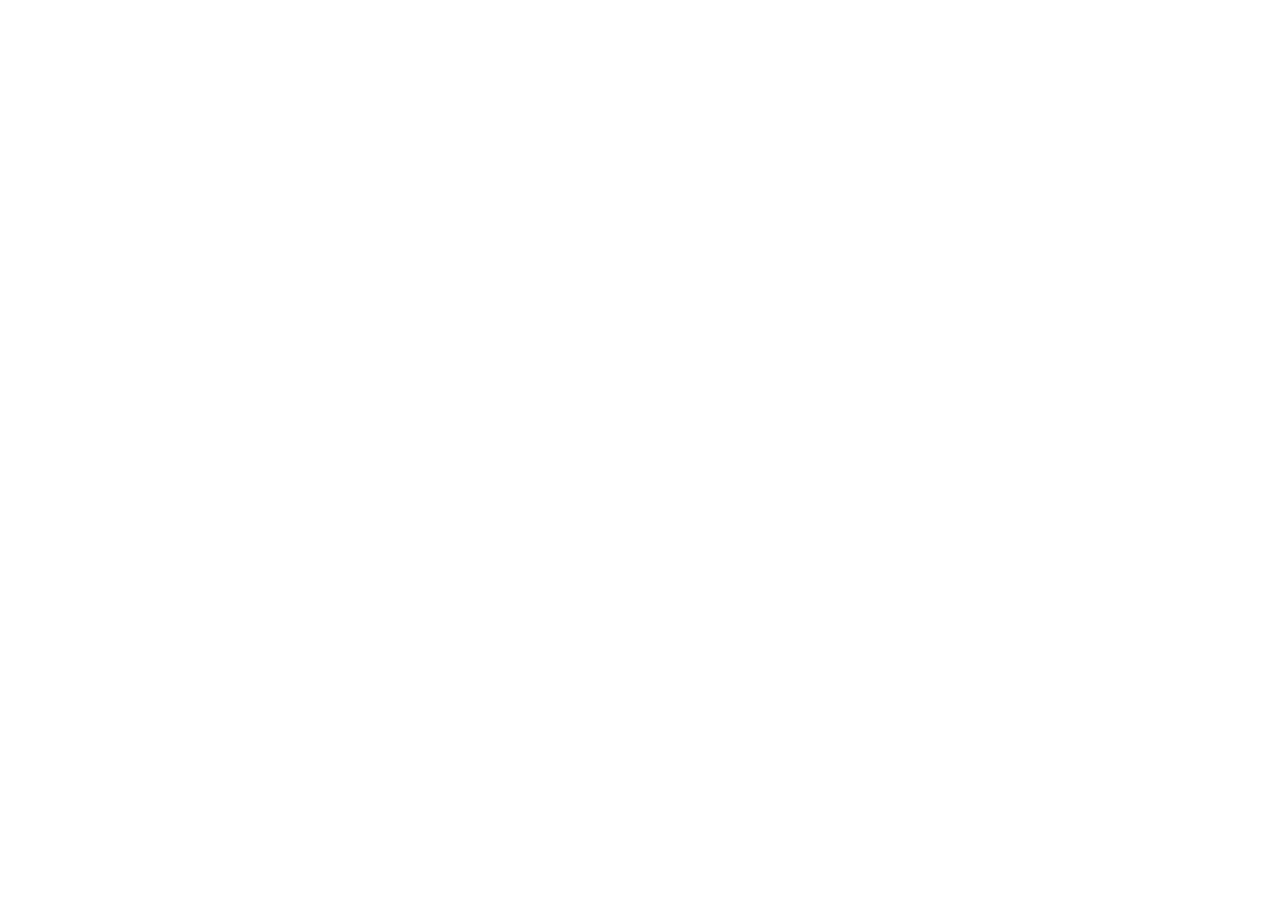
==== index.html @ 23bff5f1 "creation du  depot , ajout lien utile" ====
<!DOCTYPE html>
<html lang="en">
<head>
    <meta charset="UTF-8">
    <meta name="viewport" content="width=device-width, initial-scale=1.0">
    <title>Document</title>
    <link rel="preconnect" href="https://fonts.googleapis.com">
<link rel="preconnect" href="https://fonts.gstatic.com" crossorigin>
<link href="https://fonts.googleapis.com/css2?family=Roboto:ital,wght@0,100..900;1,100..900&display=swap" rel="stylesheet">
<link rel="preconnect" href="https://fonts.googleapis.com">
<link rel="preconnect" href="https://fonts.gstatic.com" crossorigin>
<link href="https://fonts.googleapis.com/css2?family=Geomini:wght@200..800&family=Roboto:ital,wght@0,100..900;1,100..900&display=swap" rel="stylesheet">
<link rel="stylesheet" href="https://cdnjs.cloudflare.com/ajax/libs/font-awesome/6.5.0/css/all.min.css">
    <link rel="stylesheet" href="https://cdn.jsdelivr.net/npm/bootstrap-icons@1.13.1/font/bootstrap-icons.min.css">
</head>
<body>
 <script src="js/main.js"></script>   
</body>
</html>
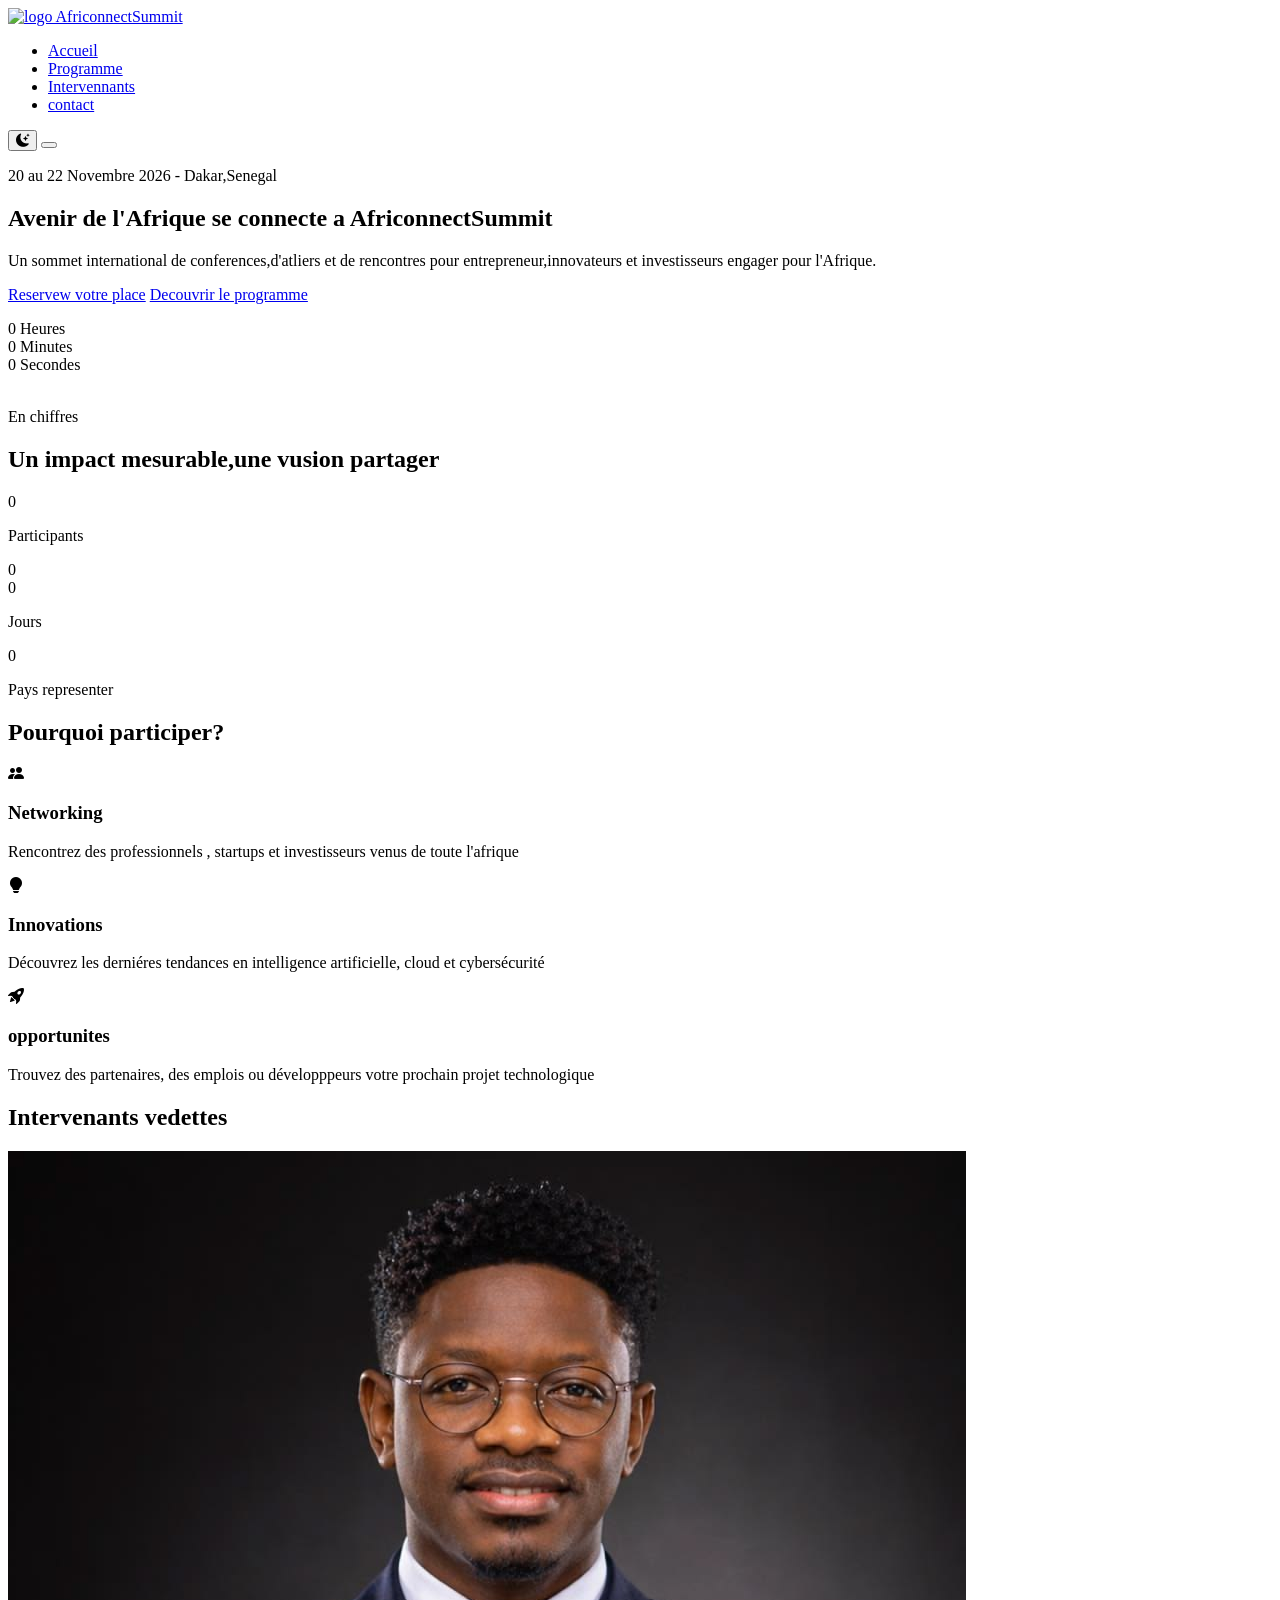
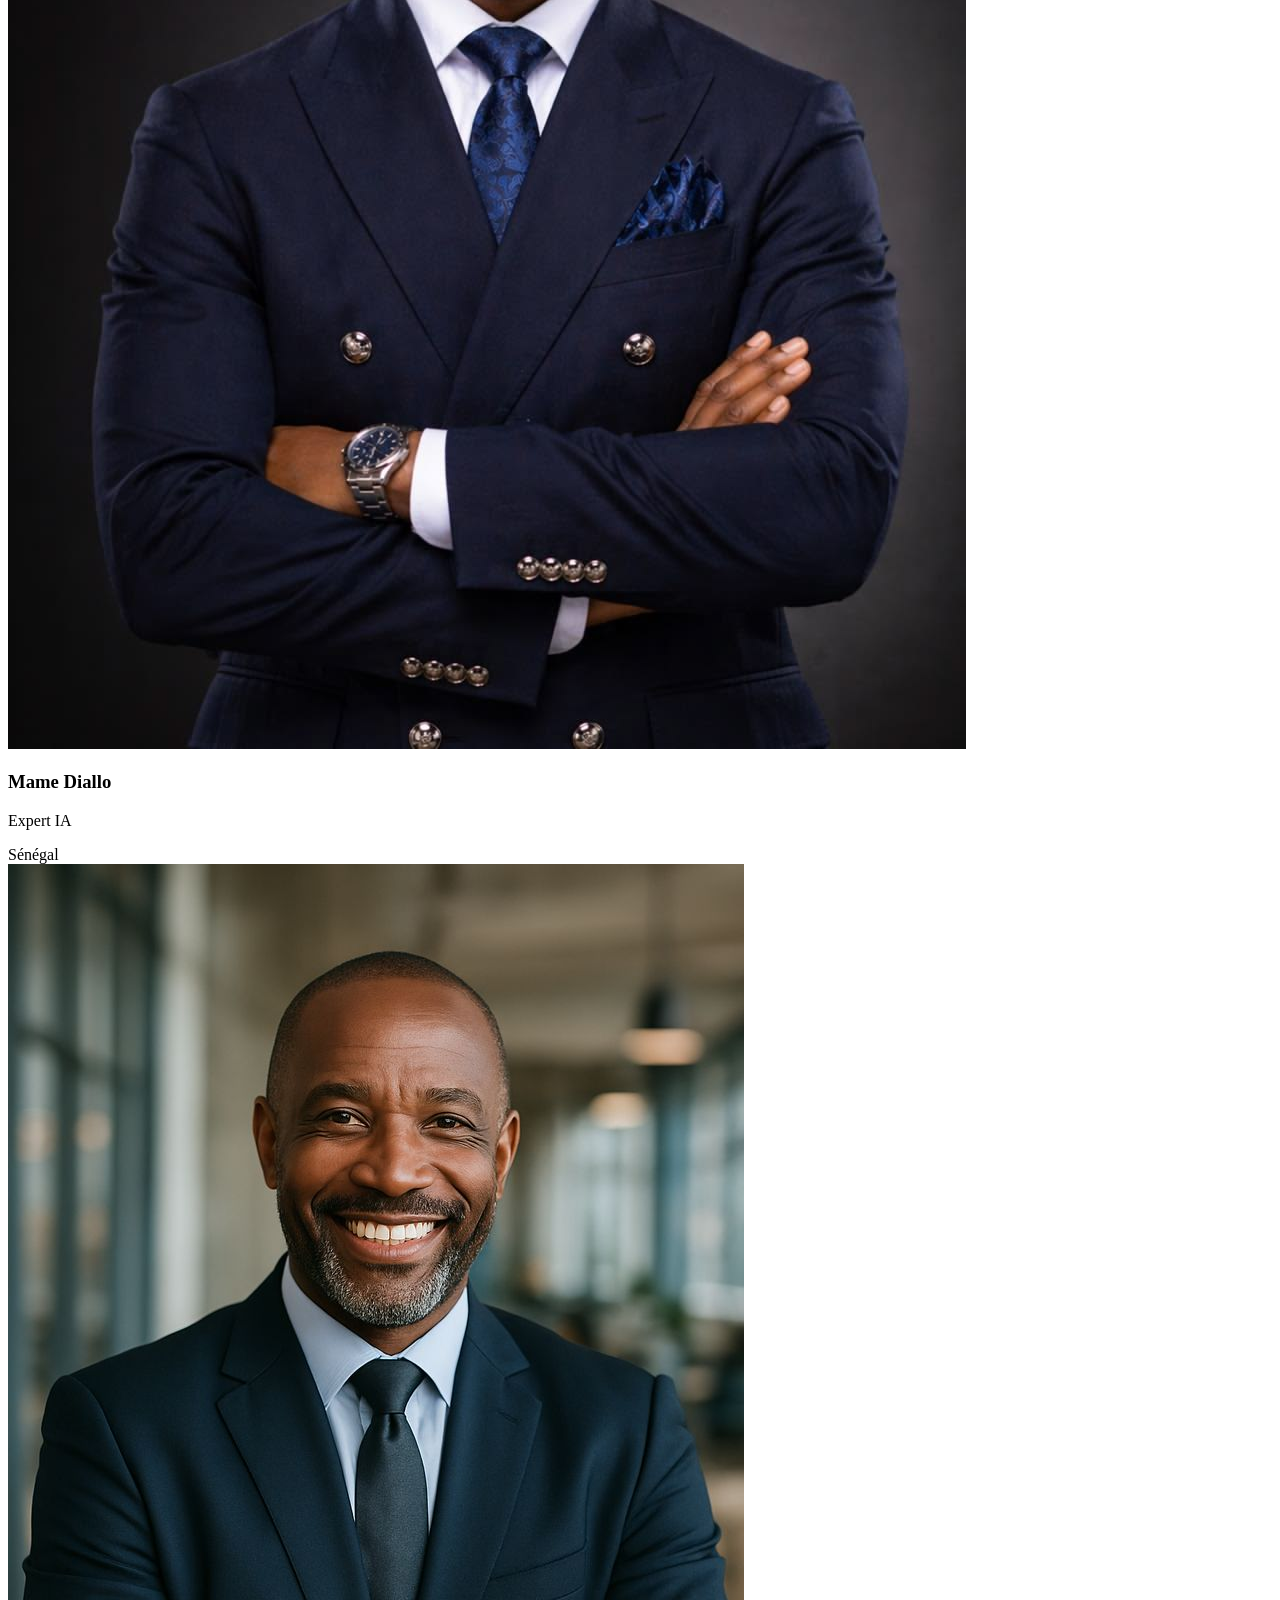
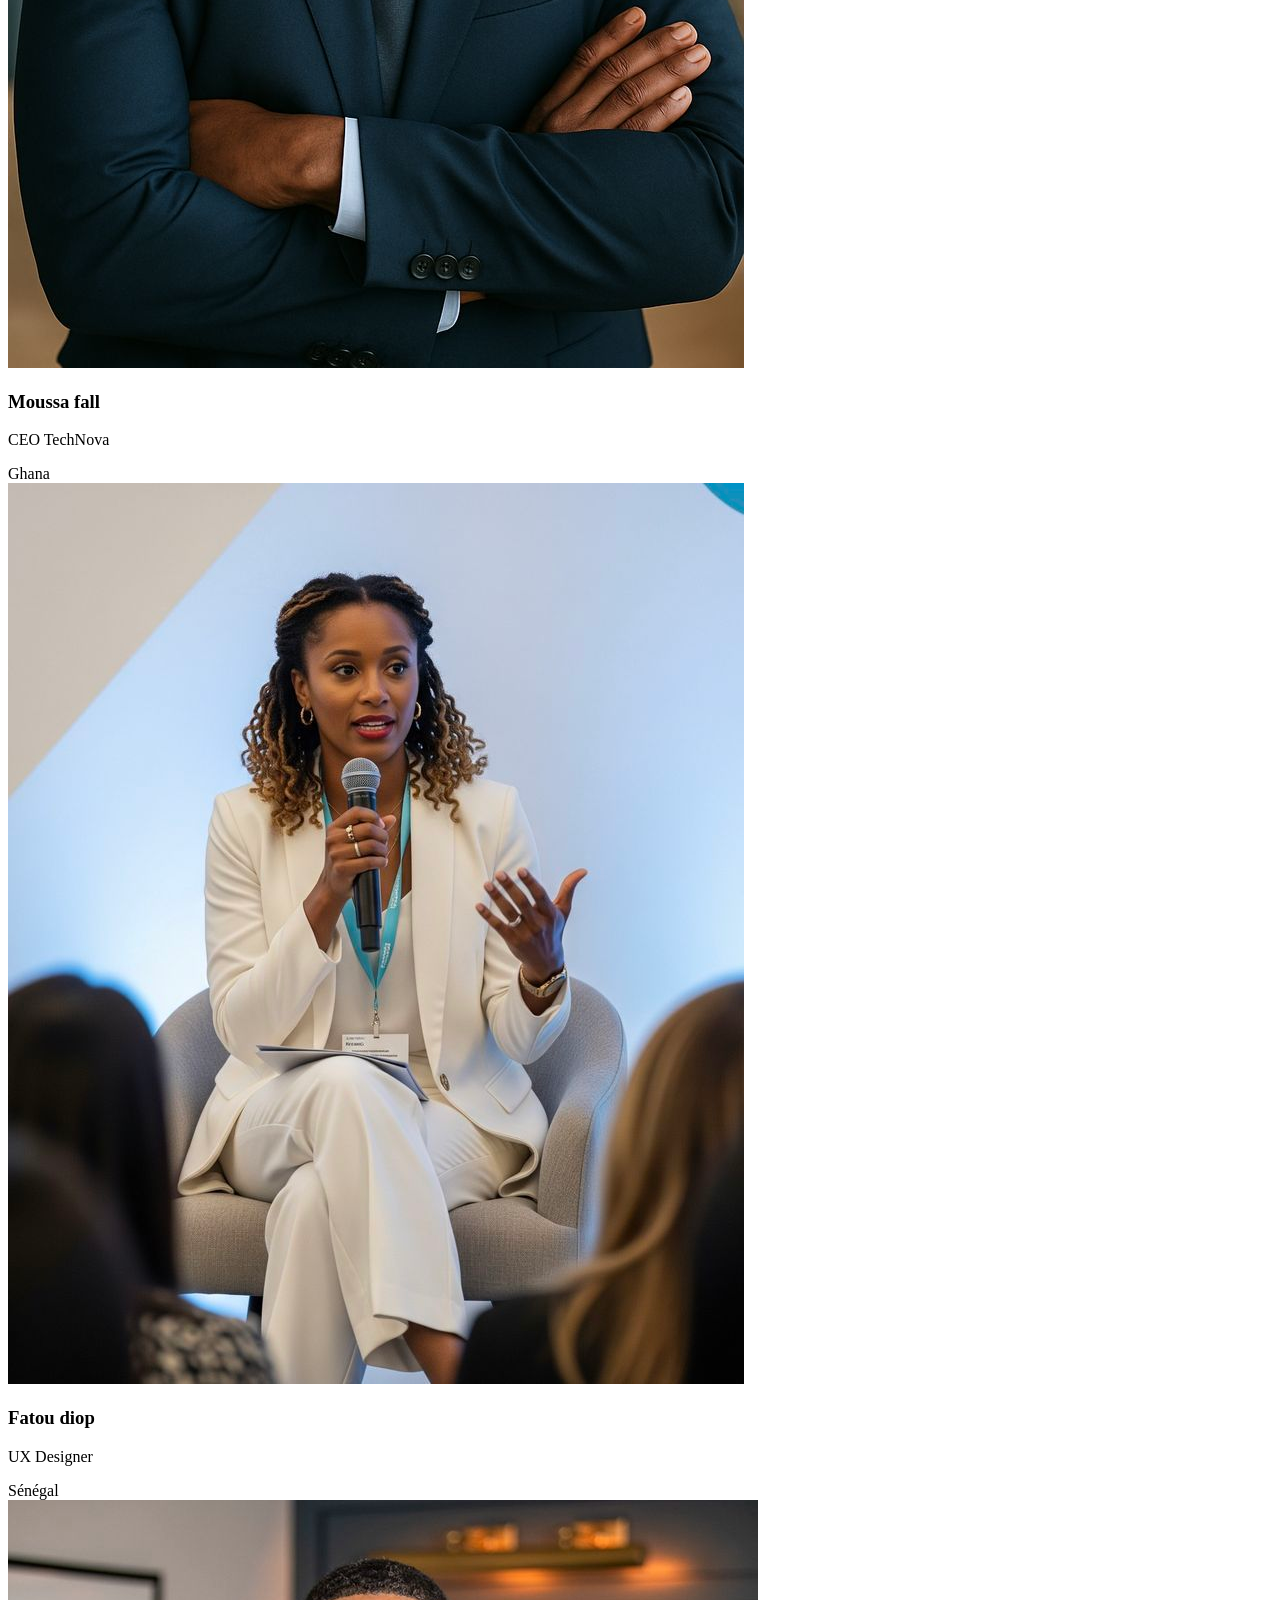
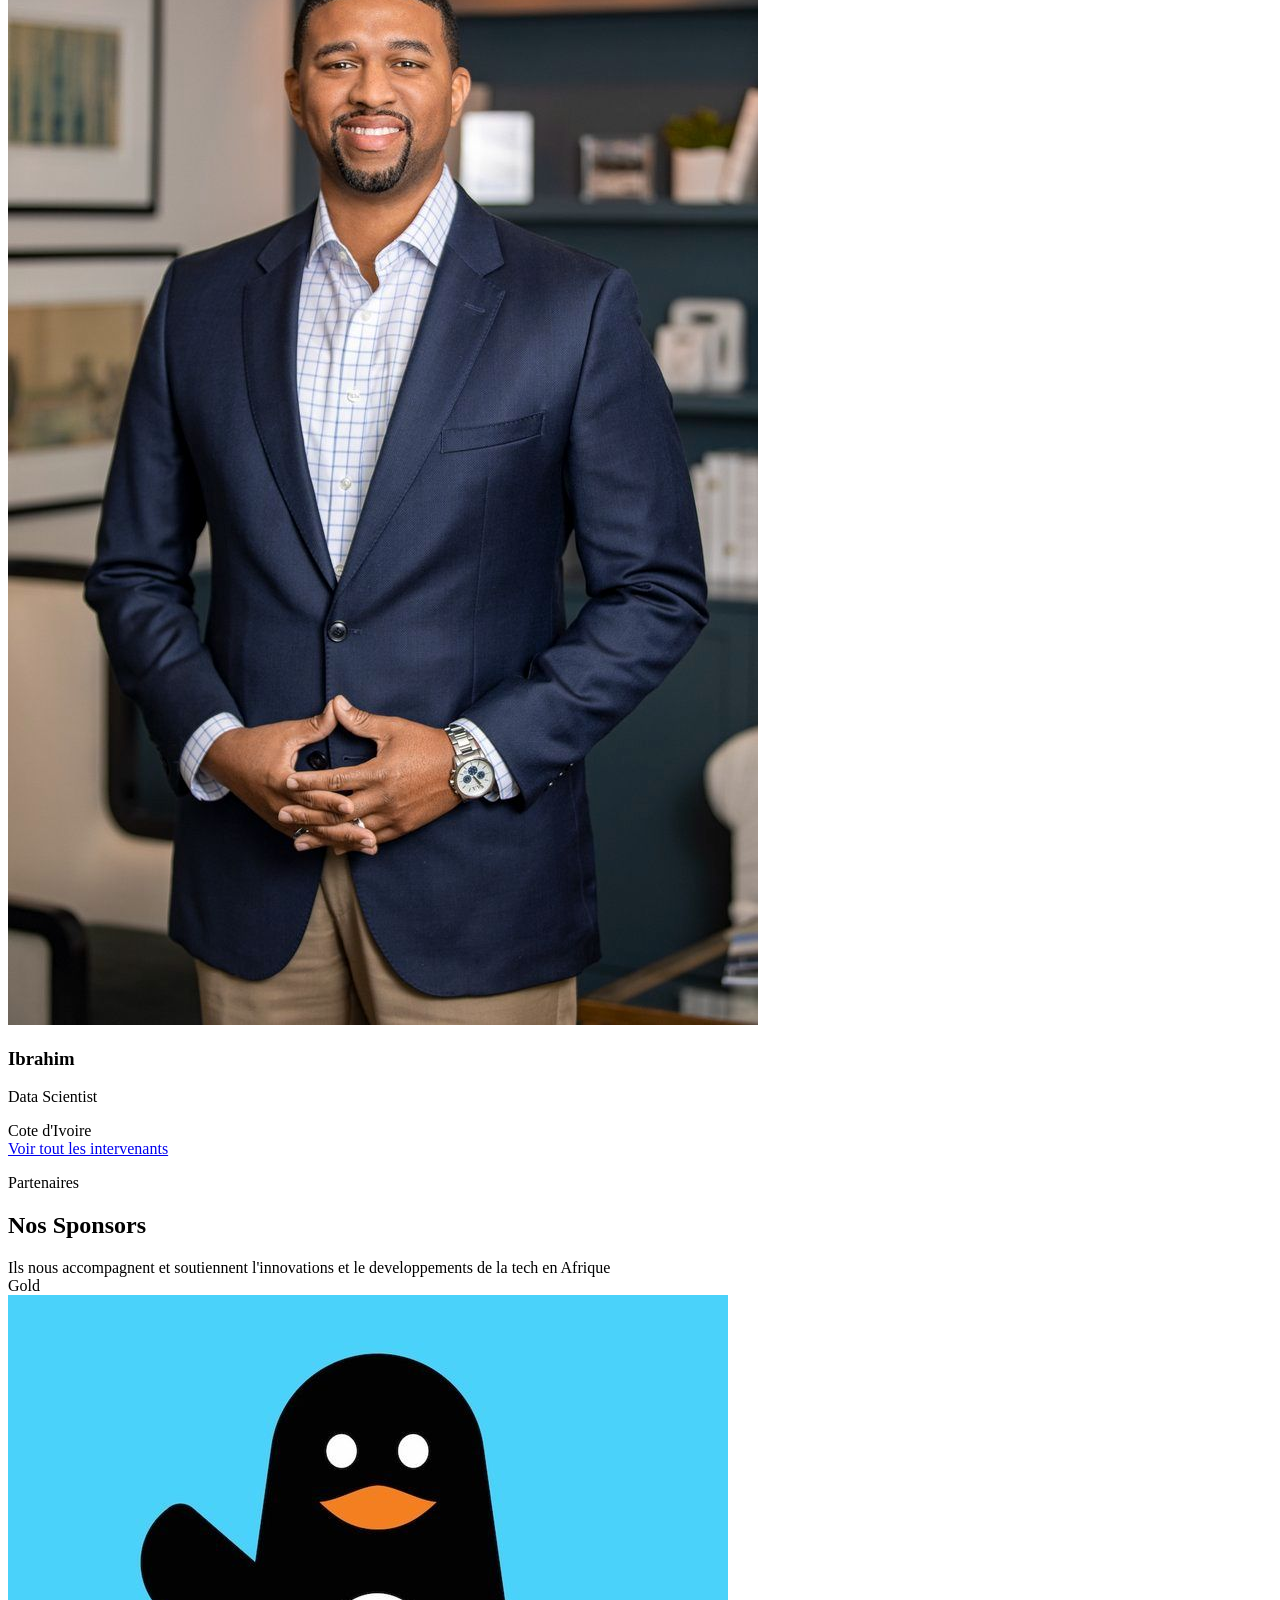
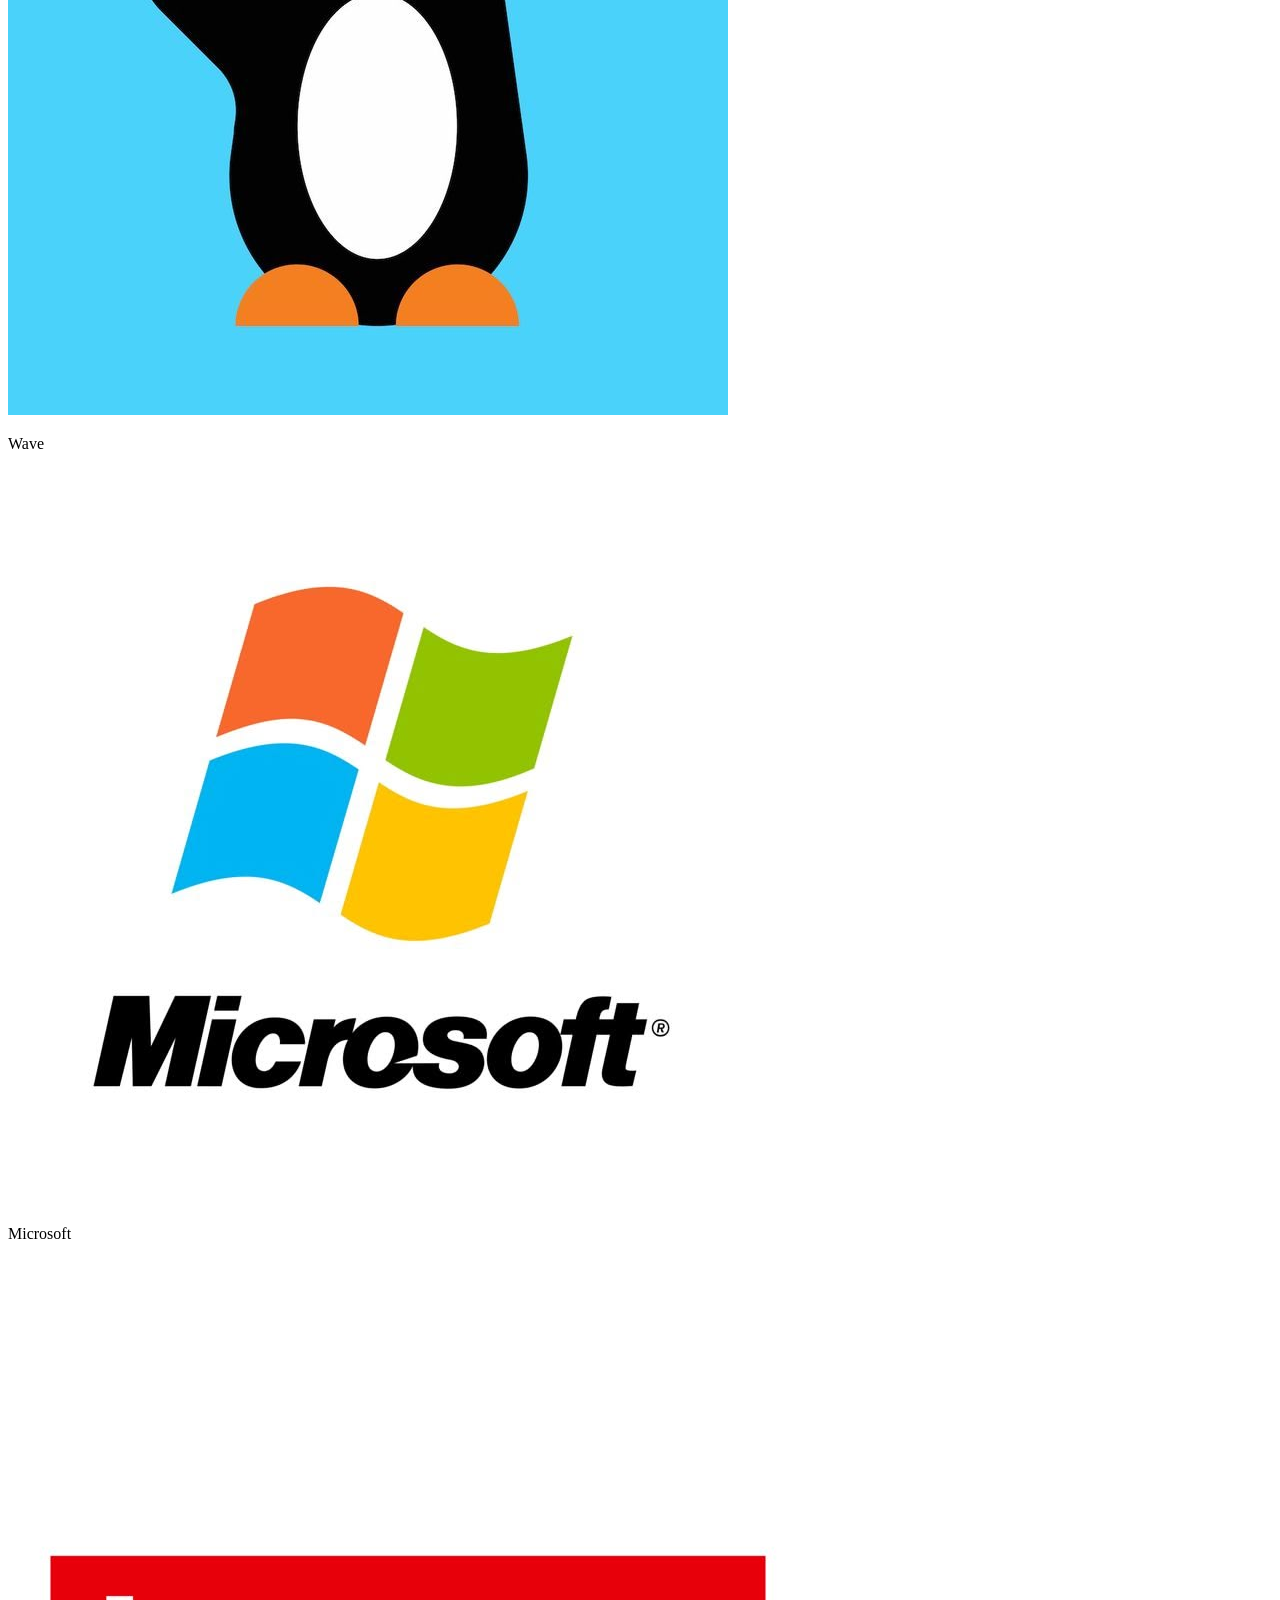
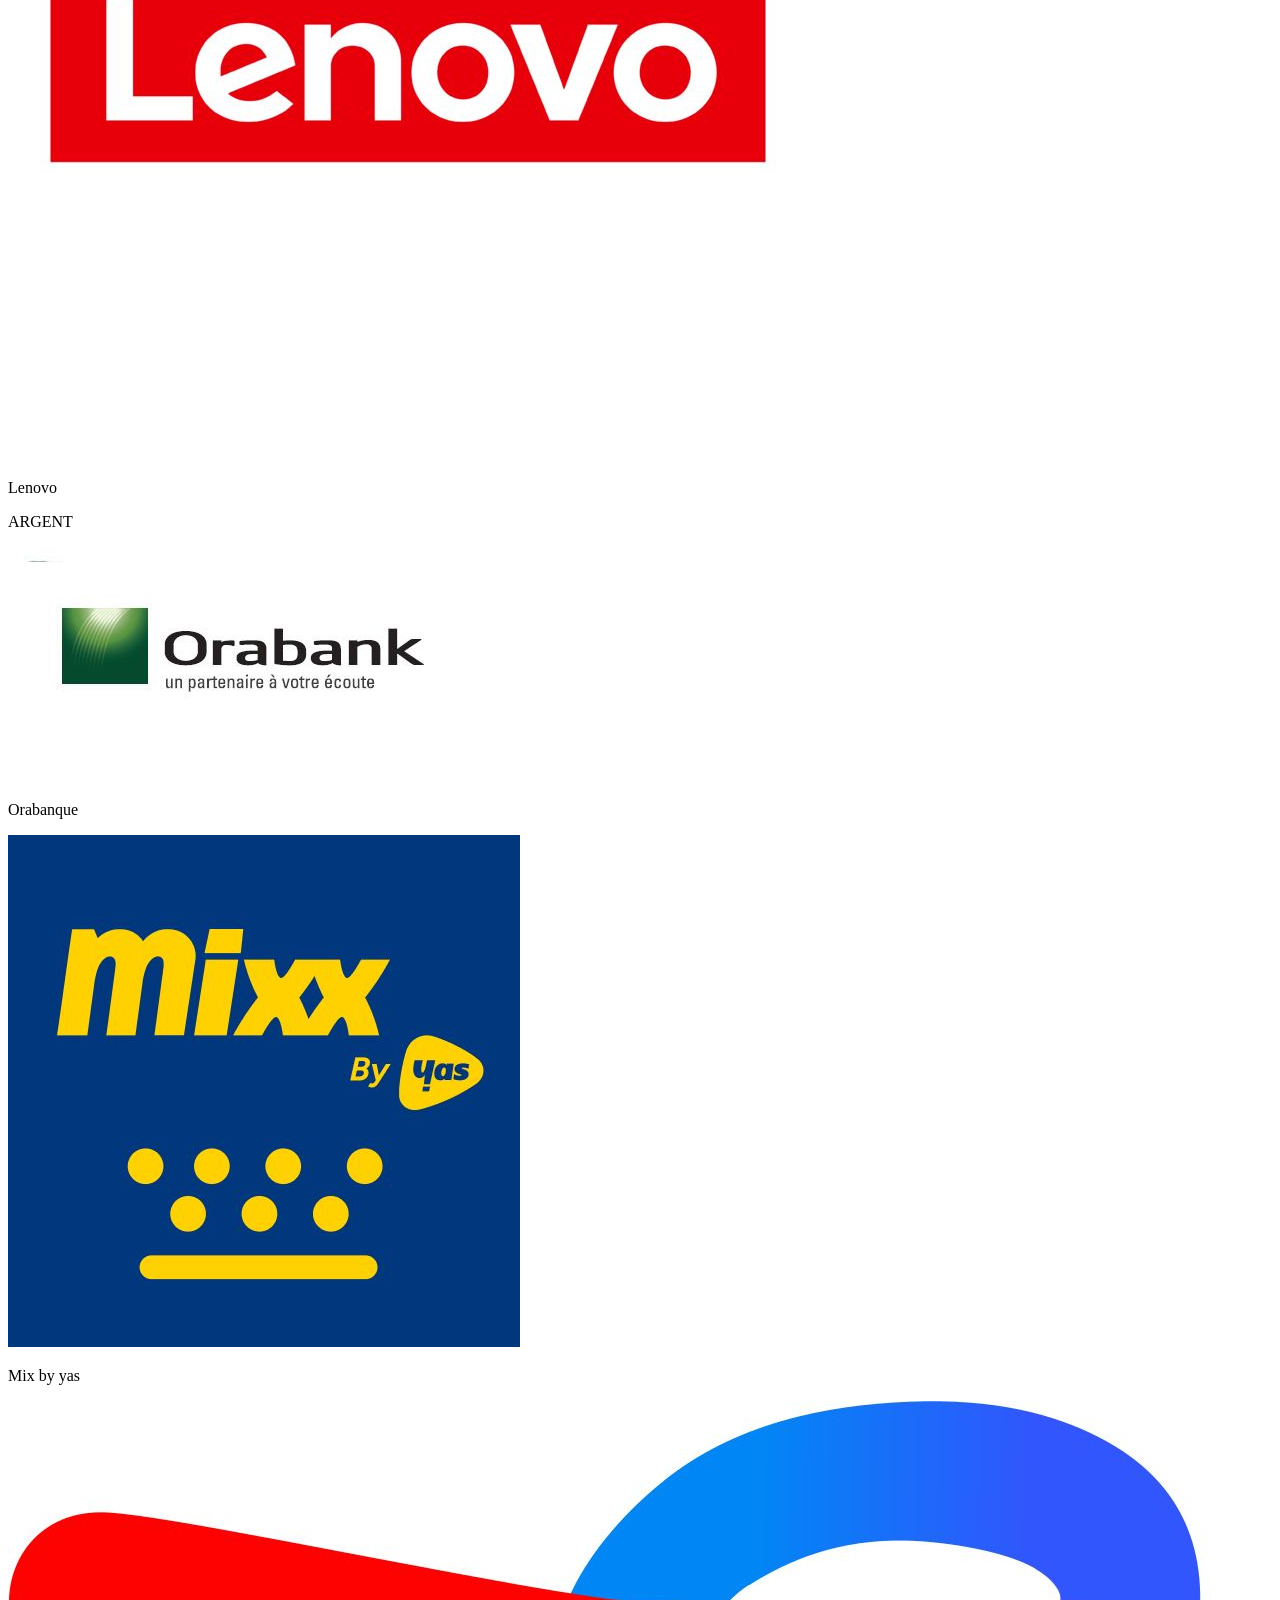
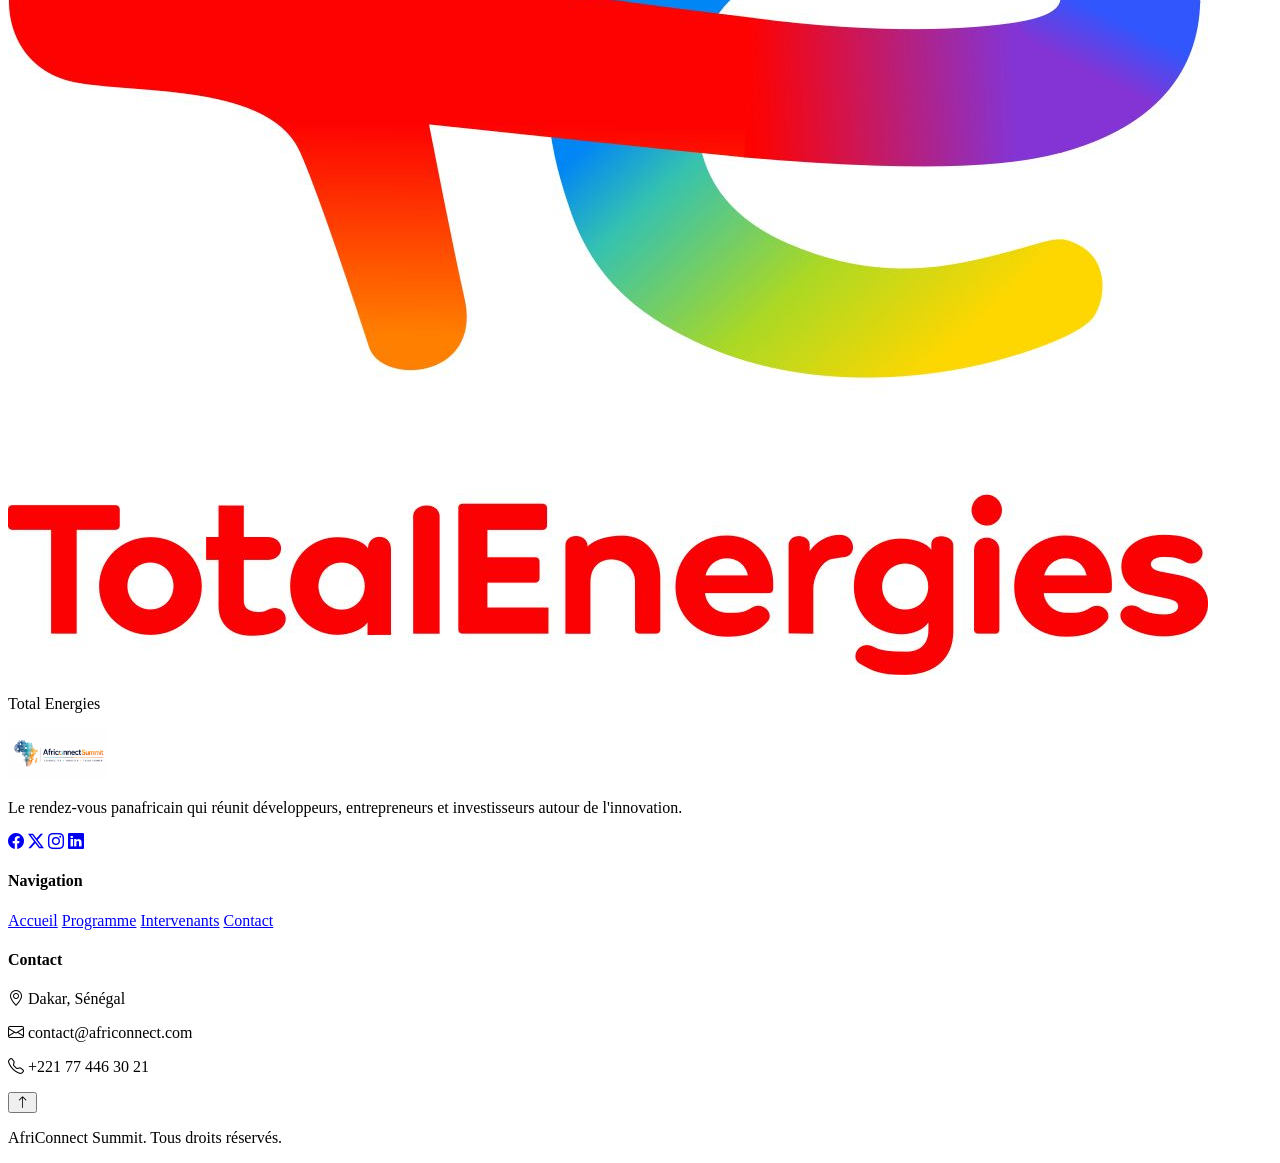
==== commit ea0e20b3: "HTML : Ajout contenue texte et structure HTML" ====
--- a/index.html
+++ b/index.html
@@ -14,6 +14,276 @@
     <link rel="stylesheet" href="https://cdn.jsdelivr.net/npm/bootstrap-icons@1.13.1/font/bootstrap-icons.min.css">
 </head>
 <body>
+    <!-- NAVBAR -->
+     <header>
+        <nav class="navbar">
+            <div class="container">
+                <a href="index.html">
+                    <img src="images/logo.jpeg" alt="logo AfriconnectSummit" height="50">
+                </a>
+                <ul class="nav-links">
+                    <li><a href="index.html" class="active">Accueil</a></li>
+                    <li><a href="programme.html">Programme</a></li>
+                    <li><a href="intervenants.html">Intervennants</a></li>
+                    <li><a href="contact.html">contact</a></li>
+
+                </ul>
+                <div class="nav-actions">
+                    <!-- Toggle dark/light gere en js -->
+                     <button class="theme-toggle" aria-label="changer de theme">
+                        <i class="bi bi-moon-stars-fill"></i>
+                     </button>
+                        <!-- Menu hamburger pour mobile -->
+                         <button class="hamburger" aria-label="Ouvrir le menu">
+                            <span></span>
+                            <span></span>
+                            <span></span>
+                         </button>
+                </div>
+            </div>
+
+        </nav>
+     </header>
+     
+     <main>
+        <!-- HERO -->
+         <section class="hero">
+            <div class="container hero-content">
+                <p class="hero-eyebrow fade-in-up">20 au 22 Novembre 2026 - Dakar,Senegal</p>
+                <h1 class="fade-in-up delay-1">
+                    Avenir de l'Afrique se connecte <span class="highlight">a AfriconnectSummit</span>
+                </h1>
+                <p class="hero-subtitle fade-in-up delay-2">
+                    Un sommet international de conferences,d'atliers et de rencontres
+                    pour entrepreneur,innovateurs et investisseurs engager pour l'Afrique.
+                </p>
+                <p class="hero-cta fade-in-up d3">
+                    <a href="contact.html" class="btn btn-primary">Reservew votre place</a>
+                    <a href="programme.html" class="btn btn-outline">Decouvrir le programme</a>
+                </p>
+                <!-- Compte a rebours mis a jour en js chaque seconde -->
+                 <div class="countdown fade-in-up delay-3">
+                    <div class="countdown-item">
+                        <span class="countdown-number" id="countdown-deys">0</span>
+                        <span class="countdown-label">Heures</span>
+                    </div>
+                    <div class="countdown-item">
+                        <span class="countdown-number" id="countdown-minutes">0</span>
+                        <span class="countdown-label">Minutes</span>
+                    </div>
+                    <div class="countdown-item">
+                        <span class="countdown-number" id="countdown-Secondes">0</span>
+                        <span class="countdown-label">Secondes</span>
+                    </div>
+                 </div>
+                 <div class="hero-image fade-in-up delay-4">
+                    <img src="" alt="">
+                 </div>
+            </div>
+         </section>
+         <!-- CHIFFERES CLES -->
+          <section class="key-numbers">
+            <div class="container">
+                <p class="section-eyebrow reveal">En chiffres</p>
+                <h2 class="section-title reveal">Un impact mesurable,une vusion partager</h2>
+                <div class="stats-grid">
+                    <div class="stat-card reveal zoom">
+                        <span class="stat-number" data-target="1200">0</span>
+                        <p class="stat-label">Participants</p>
+                    </div>
+                    <div class="stat-card reveal zoom">
+                        <span class="stat-number" data-target="48">0</span>
+                    </div>
+                    <div class="stat-card reveal zoom">
+                        <span class="stat-number" data-target="3">0</span>
+                        <p class="stat-label">Jours</p>
+                    </div>
+                    <div class="stat-card reveal zoom">
+                        <span class="stat-number" data-target="12">0</span>
+                        <p class="stat-label">Pays representer</p>
+                    </div>
+                </div>
+            </div>
+          </section>
+          <!-- POURQUOI PARTICIPER -->
+          <section class="raisons">
+            <h2>Pourquoi participer?</h2>
+            <div class="raisons-container">
+                <article class="raisons-card">
+                    <i class="bi bi-people-fill"></i>
+                    <h3>Networking</h3>
+                    <p>
+                        Rencontrez des professionnels , startups et investisseurs venus de toute l'afrique
+                    </p>
+                </article>
+                <article class="raisons-card">
+                    <i class="bi bi-lightbulb-fill"></i>
+                    <h3>Innovations</h3>
+                    <p>
+                         Découvrez les derniéres tendances en intelligence artificielle, cloud et cybersécurité
+                    </p>
+                </article>
+                <article class="raisons-card">
+                    <i class="bi bi-rocket-takeoff-fill"></i>
+                    <h3>opportunites</h3>
+                    <p>
+                         Trouvez des partenaires, des emplois ou développpeurs votre prochain projet technologique
+                    </p>
+                </article>
+            </div>
+        </section>
+        <section class="vedette">
+            <h2>Intervenants vedettes</h2>
+            <div class="vedette-grid">
+                <article class="vedette-card">
+                    <img src="images/21594dc0d4f370db9a13dca51a07e02d.jpg" alt="">
+                    <h3>Mame Diallo</h3>
+                    <p>Expert IA</p>
+                    <span>Sénégal</span>
+                </article>
+                  <article class="vedette-card">
+                    <img src="images/profil-f2.jpg" alt="">
+                    <h3>Moussa fall</h3>
+                    <p>CEO TechNova</p>
+                    <span>Ghana</span>
+                </article>
+                 <article class="vedette-card">
+                    <img src="images/cdcb4a70e8fdfa338bf863ce650d6f5f.jpg" alt="">
+                    <h3>Fatou diop</h3>
+                    <p>UX Designer</p>
+                    <span>Sénégal</span>
+                </article>
+                  <article class="vedette-card">
+                    <img src="images/profil-m.jpg" alt="">
+                    <h3>Ibrahim</h3>
+                    <p>Data Scientist</p>
+                    <span>Cote d'Ivoire</span>
+                </article>
+                 </div>
+            <a href="intervenants.html" class="btn-vedette">Voir tout les intervenants</a>
+        </section>
+         <section class="sponsors">
+            <div class="sponsors-title2">
+                <p>Partenaires</p>
+ <h2>Nos Sponsors</h2>
+ <span>
+    Ils nous accompagnent et soutiennent l'innovations et le developpements de la tech en Afrique
+ </span>
+            </div>
+            <div class="sponsors-container">
+                <div class="sponsors-niveau or">
+                    
+
+                    <div class="niveau-titre"> Gold</div>
+                    <div class="sponsors-grid">
+                        <div class="sponsors-card">
+                    <img src="images/SPONSOR1.jpg" alt="">
+                    <p>Wave</p>
+                     </div>
+                      <div class="sponsors-card">
+                        <img src="images/Microsoft-removebg-preview.png" alt="">
+                        <p>Microsoft</p>
+                     </div>
+                      <div class="sponsors-card">
+                    <img src="images/Descargar lenovo logo marca teléfono símbolo negro diseño China móvil vector ilustración.jpg">
+                    <p>Lenovo</p>
+                </div>
+                 </div>
+                  </div>
+                  <div class="sponsors-niveau argent">
+
+                    <div class="niveau-titre">ARGENT</div>
+                    <div class="sponsors-grid">  
+                     <div class="sponsors-card">  
+                    <img src="images/SPONSORS (3).jpg" alt="">
+                    <p>Orabanque</p>
+                     </div>
+              <!-- <div class="sponsors-card">  
+                <img src="image/Senegal-removebg-preview.png" alt="">
+                <p>Fonderation Senegalaise de Football</p>
+              </div> -->
+                <div class="sponsors-card">  
+                    <img src="images/SPONSORS (2).jpg" alt="">
+                    <p>Mix by yas</p>
+                </div>
+                 </div>
+                  </div>
+                   <!-- <div class="sponsors-niveau bronze">
+                    <div class="niveau-titre"> BRONZE</div>
+                      <div class="sponsors-grid"> 
+                        <div class="sponsors-card">  
+                    <img src="image/télécharger (19).jpg" alt="">
+                    <p>GOMYCODE</p> -->
+                    </div>
+                     <div class="sponsors-card">
+                        <img src="images/L_Aventure_Peugeot-removebg-preview.png" alt="">
+                        <p>Total Energies</p>
+                     </div>
+                    <!-- <div class="sponsors-card">  
+                    <img src="image/Download Free Vectors, Images, Photos & Videos _ Vecteezy.jpg" alt="">
+                    <p>NEXTGEN</p>
+                </div>
+            </div> -->
+            </div>
+        </section>
+     </main>
+     <footer class="footer">
+
+    <div class="footer-container">
+        <div class="footer-brand">
+
+            <img src="images/Logo.jpeg" alt="Logo AfriConnect Summit"height="50">
+            <p>
+                Le rendez-vous panafricain qui réunit développeurs,
+                entrepreneurs et investisseurs autour de l'innovation.
+            </p>
+
+            <div class="social-links">
+
+                <a href="#"><i class="bi bi-facebook"></i></a>
+                <a href="#"><i class="bi bi-twitter-x"></i></a>
+                <a href="#"><i class="bi bi-instagram"></i></a>
+                <a href="#"><i class="bi bi-linkedin"></i></a>
+
+            </div>
+
+        </div>
+        <div class="footer-col">
+
+            <h4>Navigation</h4>
+
+            <a href="index.html">Accueil</a>
+            <a href="programme.html">Programme</a>
+            <a href="intervenants.html">Intervenants</a>
+            <a href="contact.html">Contact</a>
+
+        </div>
+        <div class="footer-contact">
+
+            <h4>Contact</h4>
+
+            <p><i class="bi bi-geo-alt"></i> Dakar, Sénégal</p>
+            <p><i class="bi bi-envelope"></i> contact@africonnect.com</p>
+            <p><i class="bi bi-telephone"></i> +221 77 446 30 21</p>
+
+            <button id="back-to-top">
+                <i class="bi bi-arrow-up"></i>
+            </button>
+
+        </div>
+
+    </div>
+
+    <div class="footer-bottom">
+
+        <p>
+            <span id="year"></span> AfriConnect Summit.
+            Tous droits réservés.
+        </p>
+
+    </div>
+
+</footer>
  <script src="js/main.js"></script>   
 </body>
 </html>
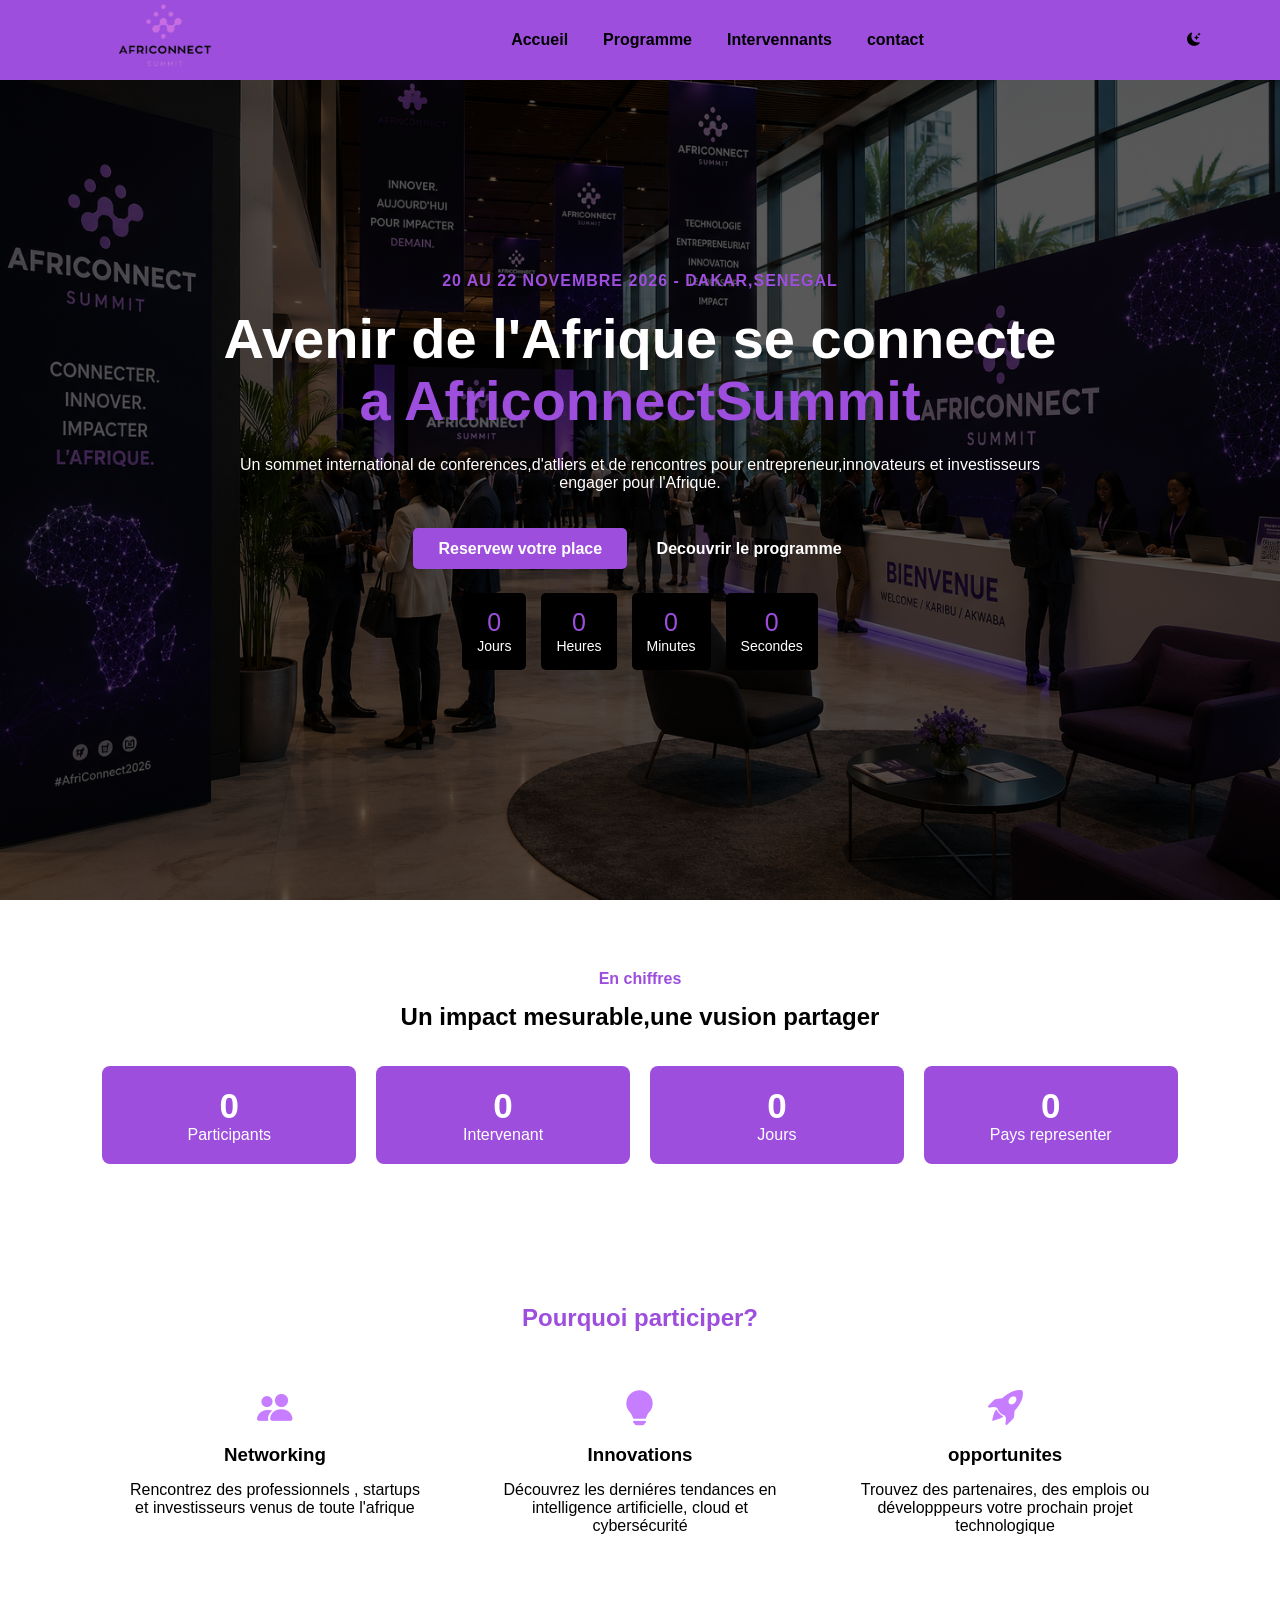
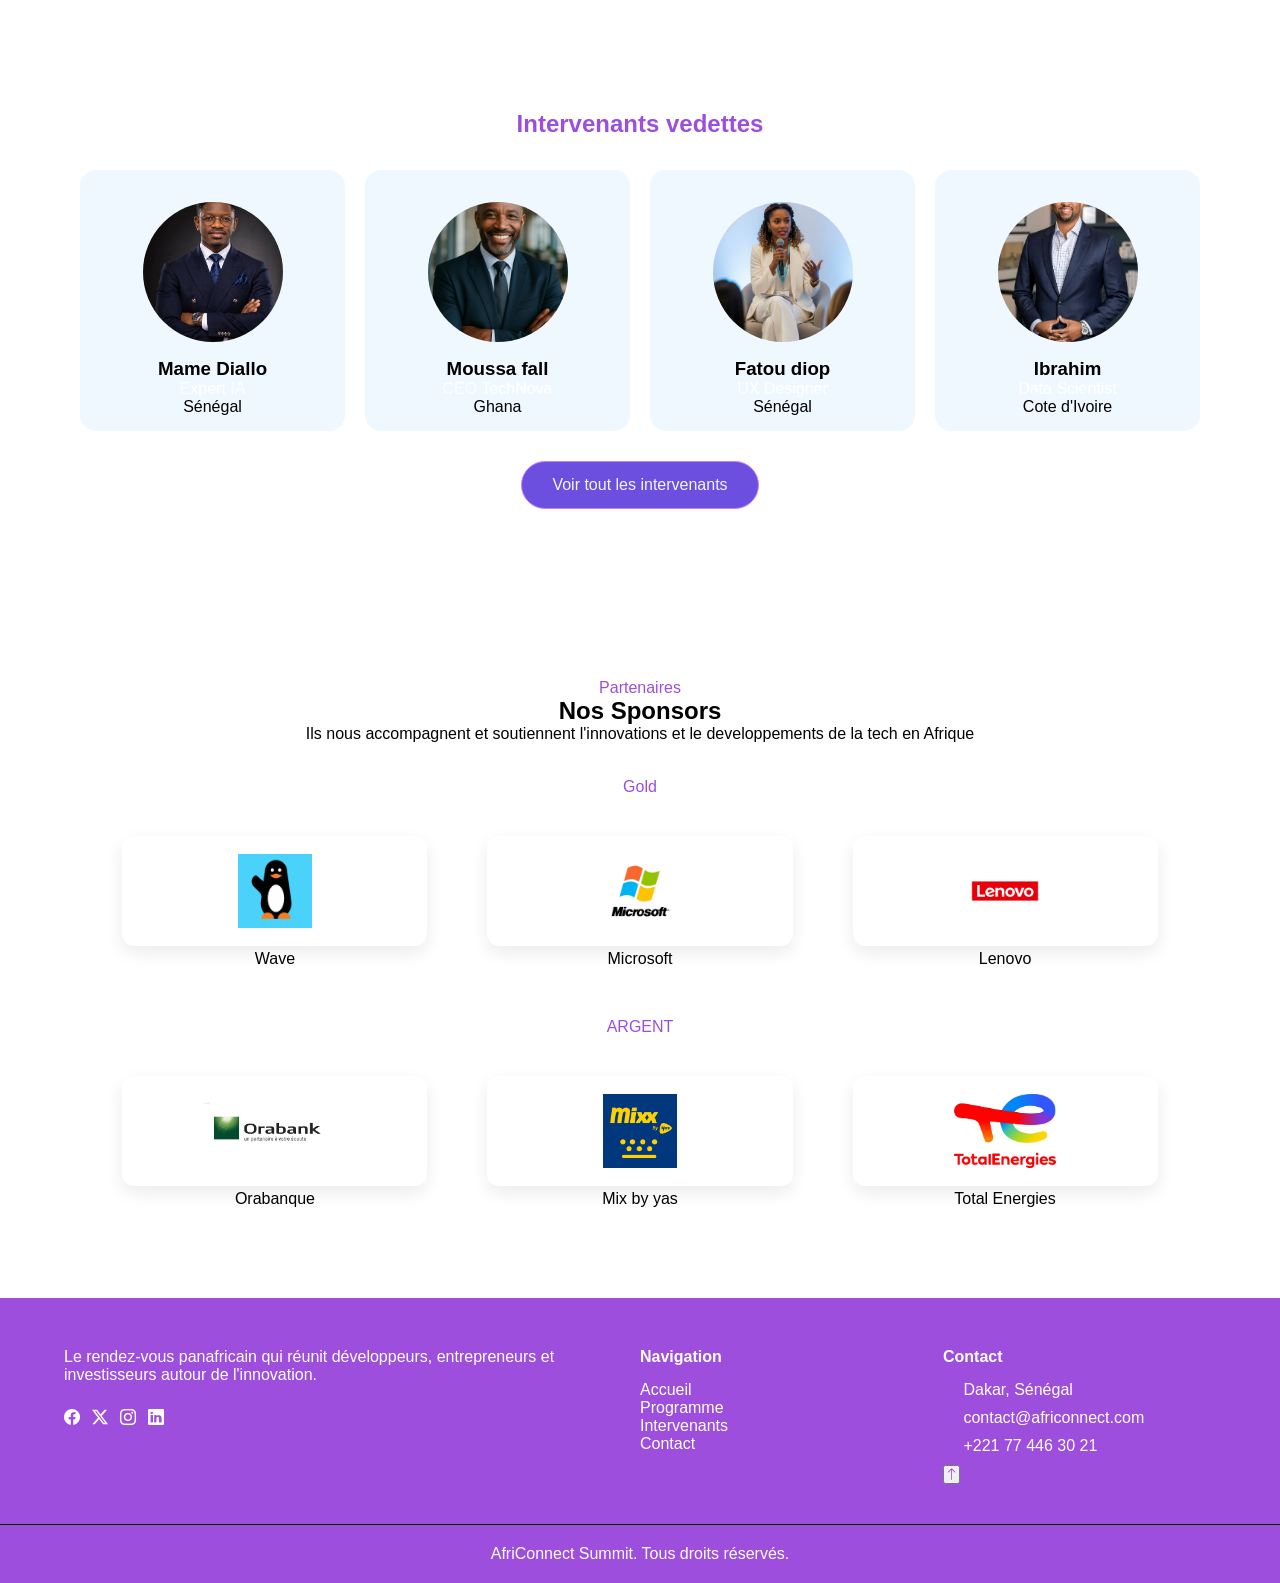
==== commit 73cc41fc: "CSS: ajout style des 4 pages" ====
--- a/index.html
+++ b/index.html
@@ -9,6 +9,7 @@
 <link href="https://fonts.googleapis.com/css2?family=Roboto:ital,wght@0,100..900;1,100..900&display=swap" rel="stylesheet">
 <link rel="preconnect" href="https://fonts.googleapis.com">
 <link rel="preconnect" href="https://fonts.gstatic.com" crossorigin>
+<link rel="stylesheet" href="css/style.css">
 <link href="https://fonts.googleapis.com/css2?family=Geomini:wght@200..800&family=Roboto:ital,wght@0,100..900;1,100..900&display=swap" rel="stylesheet">
 <link rel="stylesheet" href="https://cdnjs.cloudflare.com/ajax/libs/font-awesome/6.5.0/css/all.min.css">
     <link rel="stylesheet" href="https://cdn.jsdelivr.net/npm/bootstrap-icons@1.13.1/font/bootstrap-icons.min.css">
@@ -19,7 +20,7 @@
         <nav class="navbar">
             <div class="container">
                 <a href="index.html">
-                    <img src="images/logo.jpeg" alt="logo AfriconnectSummit" height="50">
+                    <img src="images/logo-5.png" alt="logo AfriconnectSummit" height="auto" width="200px">
                 </a>
                 <ul class="nav-links">
                     <li><a href="index.html" class="active">Accueil</a></li>
@@ -30,14 +31,12 @@
                 </ul>
                 <div class="nav-actions">
                     <!-- Toggle dark/light gere en js -->
-                     <button class="theme-toggle" aria-label="changer de theme">
+                     <button class="theme-toggle" >
                         <i class="bi bi-moon-stars-fill"></i>
                      </button>
                         <!-- Menu hamburger pour mobile -->
-                         <button class="hamburger" aria-label="Ouvrir le menu">
-                            <span></span>
-                            <span></span>
-                            <span></span>
+                         <button class="hamburger" >
+                           <i class="bi bi-list"></i>
                          </button>
                 </div>
             </div>
@@ -49,7 +48,7 @@
         <!-- HERO -->
          <section class="hero">
             <div class="container hero-content">
-                <p class="hero-eyebrow fade-in-up">20 au 22 Novembre 2026 - Dakar,Senegal</p>
+                <p class="hero-t fade-in-up">20 au 22 Novembre 2026 - Dakar,Senegal</p>
                 <h1 class="fade-in-up delay-1">
                     Avenir de l'Afrique se connecte <span class="highlight">a AfriconnectSummit</span>
                 </h1>
@@ -65,6 +64,10 @@
                  <div class="countdown fade-in-up delay-3">
                     <div class="countdown-item">
                         <span class="countdown-number" id="countdown-deys">0</span>
+                        <span class="countdown-label">Jours</span>
+                    </div>
+                    <div class="countdown-item">
+                        <span class="countdown-number" id="countdown-deys">0</span>
                         <span class="countdown-label">Heures</span>
                     </div>
                     <div class="countdown-item">
@@ -93,6 +96,7 @@
                     </div>
                     <div class="stat-card reveal zoom">
                         <span class="stat-number" data-target="48">0</span>
+                        <p class="stat-label">Intervenant</p>
                     </div>
                     <div class="stat-card reveal zoom">
                         <span class="stat-number" data-target="3">0</span>
@@ -198,32 +202,14 @@
                     <img src="images/SPONSORS (3).jpg" alt="">
                     <p>Orabanque</p>
                      </div>
-              <!-- <div class="sponsors-card">  
-                <img src="image/Senegal-removebg-preview.png" alt="">
-                <p>Fonderation Senegalaise de Football</p>
-              </div> -->
                 <div class="sponsors-card">  
                     <img src="images/SPONSORS (2).jpg" alt="">
                     <p>Mix by yas</p>
                 </div>
-                 </div>
-                  </div>
-                   <!-- <div class="sponsors-niveau bronze">
-                    <div class="niveau-titre"> BRONZE</div>
-                      <div class="sponsors-grid"> 
-                        <div class="sponsors-card">  
-                    <img src="image/télécharger (19).jpg" alt="">
-                    <p>GOMYCODE</p> -->
-                    </div>
                      <div class="sponsors-card">
                         <img src="images/L_Aventure_Peugeot-removebg-preview.png" alt="">
                         <p>Total Energies</p>
                      </div>
-                    <!-- <div class="sponsors-card">  
-                    <img src="image/Download Free Vectors, Images, Photos & Videos _ Vecteezy.jpg" alt="">
-                    <p>NEXTGEN</p>
-                </div>
-            </div> -->
             </div>
         </section>
      </main>
@@ -231,8 +217,6 @@
 
     <div class="footer-container">
         <div class="footer-brand">
-
-            <img src="images/Logo.jpeg" alt="Logo AfriConnect Summit"height="50">
             <p>
                 Le rendez-vous panafricain qui réunit développeurs,
                 entrepreneurs et investisseurs autour de l'innovation.
@@ -246,7 +230,6 @@
                 <a href="#"><i class="bi bi-linkedin"></i></a>
 
             </div>
-
         </div>
         <div class="footer-col">
 
--- a/css/style.css
+++ b/css/style.css
@@ -0,0 +1,833 @@
+ /* RESET DE BASE */
+ *{
+  margin: 0;
+  padding: 0;
+   box-sizing: border-box;
+ }
+ 
+ /* VARIABLE ROOT */
+ :root{
+--primary : #ffff;
+--secondary: #000;
+--tertiary: #9d4edd;
+--quatery:#c77dff;
+--font-titre: 'Geomini',sans-serif;
+--font-body: 'Roboto',sans-serif;
+--bg : #0b0a0f;
+--espace : 1rem;
+ } 
+ body{
+    font-family: var(--font-body);
+ }
+ h1,h2,h3,h3,h4,h5{
+    font-family: var(--font-titre);
+ }
+/* NAVBAR */
+.navbar{
+    position: fixed;
+    top: 0;
+    left: 0;
+    width: 100%;
+    justify-content: space-between;
+    align-items: center;
+    background-color: var(--tertiary);
+    height: 80px;
+    z-index: 1000;
+    transition: all 0.3s ease;
+}
+.navbar .container{
+    max-width: 1200px;
+    height: 100%;
+    margin: 0 auto;
+    padding: 0 24px;
+    display: flex;
+    align-items: center;
+    justify-content: space-between;
+
+}
+.nav-links{
+    display: flex;
+    gap: 35px;
+    list-style: none;
+}
+.nav img{
+    height: 50px;
+}
+.nav-links a{
+    color: var(--secondary);
+    text-decoration: none;
+    font-weight: 600;
+    transition: .3s;
+}
+.nav-links a:hover,
+.nav-links a.action{
+    color: var(--primary);
+
+}
+.nav-action{
+    display: flex;
+    align-items: center;
+    gap: 15px;
+}
+.theme-toggle{
+    width: 45px;
+    height: 45px;
+    border: none;
+    border-radius: 50%;
+    background: none;
+    cursor: pointer;
+}
+.hamburger {
+  display: none;
+
+}
+.hero{
+
+    min-height: 100vh;
+    padding: 120px 8% 60px;
+    display: flex;
+    align-items: center;
+    justify-content: center;
+    text-align: center;
+    color: var(--primary);
+    background: linear-gradient(rgba(0,0,0,.65), rgba(0,0,0,.65)),url('../images/hero..png');
+    background-size: cover;
+    background-position: center;
+}
+.hero-content{
+    max-width: 850px;
+}
+.hero-t{
+    margin-bottom: 18px;
+    color: var(--tertiary);
+    font-weight: 700;
+    text-transform: uppercase;
+    letter-spacing: 1px;
+}
+.hero-subtitle{
+    margin-bottom: 3rem;
+}
+.hero h1{
+    margin-bottom: 25px;
+    font-size: 3.5rem;
+    line-height: 1.1;
+
+}
+.hero h1 span{
+    color: var(--tertiary);
+
+}
+.hero-text{
+    margin-bottom: 30px;
+    font-size: 1.1rem;
+    line-height: 1.7rem;
+}
+.hero-button{
+    display: flex;
+    justify-content: center;
+    gap: 15px;
+}
+/* BUTTON-HERO */
+.btn{
+    padding: 12px 25px;
+    text-decoration: none;
+    border-radius: 5px;
+    font-weight: bold;
+}
+.btn-primary{
+    background-color: var(--tertiary);
+    color: var(--primary);
+}
+.btn-outline{
+    border: 2px solide var(--tertiary);
+    color: var(--primary);
+}
+
+/* HERO IMAGE */
+.hero-imqge{
+    margin-top: 35px;
+}
+.hero-image img{
+    width: 100%;
+    max-width: 500px;
+    border-radius: 10px;
+}
+/* REBOURS */
+.countdown{
+    display: flex;
+    justify-content: center;
+    gap: 15px;
+    margin-top: 35px;
+}
+.countdown-item{
+    padding: 15px;
+    background-color: var(--secondary);
+    border-radius: 5px;
+    text-align: center;
+}
+.countdown-number {
+    display: block;
+    font-size: 25px;
+    color: var(--tertiary);
+}
+.countdown-label {
+    font-size: 14px;
+}
+/* SECTION */
+section {
+    padding: 70px 8%;
+}
+.section-eyebrow {
+    text-align: center;
+    color: var(--tertiary);
+    font-weight: bold;
+}
+.section-title {
+    text-align: center;
+    margin: 15px 0 35px;
+}
+/* CHIFFRES CLES */
+.key-numbers {
+    background-color: var(--primary);
+}
+.stats-grid {
+    display: grid;
+    grid-template-columns: repeat(4,1fr);
+    gap: 20px;
+}
+.stat-card {
+    padding: 20px;
+    text-align: center;
+    background-color: var(--tertiary);
+    border-radius: 8px;
+    color: var(--tertiary);
+    transition: all 0.3s ease;
+    color: var(--primary);
+}
+
+.stat-card:hover{
+   transform: translateY(-8px);
+   box-shadow: 0 5px 15px  rgb(98, 0, 128);   
+}
+.stat-number {
+    display: block;
+    font-size: 35px;
+    font-weight: bold;
+}
+.stat-label {
+    color: var(--primary);
+}
+/* POURQUOI PARTICIPER */
+.raisons {
+    /* background-color: var(--bg); */
+    /* color: var(--primary); */
+}
+.raisons-container {
+    display: grid;
+    grid-template-columns: repeat(3,1fr);
+    gap: 20px;
+}
+.raisons-card {
+    background-color: var(--primary);
+    padding: 25px;
+    text-align: center;
+    border-radius: 8px;
+    transition: all 0.3s ease;
+
+}
+
+.raisons-card:hover{
+   transform: translateY(-8px);
+   box-shadow: 0 5px 15px  rgb(76, 0, 130);
+    
+}
+.raisons-card i {
+    font-size: 35px;
+    color: #c77dff;
+}
+.raisons-card h3 {
+    margin: 15px 0;
+}
+.raisons h2{
+  text-align: center;  
+  margin-bottom: 2rem;
+  color: var(--tertiary);
+}
+/* INTERVENANTS */
+.vedette {
+    background-color: var(--primary);
+    text-align: center;
+    padding: 80px;
+   
+}
+.vedette-grid {
+    display: grid;
+    grid-template-columns: repeat(4, 1fr);
+    gap: 20px;
+}
+.vedette-card {
+    background-color: aliceblue;
+    border-radius: 8px;
+    overflow: hidden;
+    border-radius: 1rem;
+    object-fit: cover;
+    transition: all 0.3s ease;
+}
+.vedette-card:hover{
+   transform: translateY(-8px);
+   box-shadow: 0 5px 15px  rgb(76, 0, 130);
+    
+}
+.vedette-card img {
+    width: 140px;
+    height: 140px;
+    object-fit: cover;
+    border-radius: 50%;
+    display: block;
+    margin: 2rem auto 1rem;
+}
+.vedette-card h3 {
+    margin-top: 15px;
+}
+.vedette-card p {
+    color: var(--primary);
+}
+.vedette-card span {
+    display: block;
+    margin-bottom: 15px;
+}
+.vedette h2{
+  text-align: center;  
+  margin-bottom: 2rem;
+  color: var(--tertiary);
+}
+.btn-vedette{
+    display: inline-block;
+    margin-top: 30px;
+    margin-bottom: 20px;
+   padding: 14px 30px ;
+    border-radius: 30px;
+    background-color: #6C4FDF;
+    border: 1px solid var(--quatery);
+    color: aliceblue;
+    text-decoration: none;
+}
+/* SPONSORS */
+.sponsors-title2 {
+    text-align: center;
+    margin-bottom: 35px;
+}
+.sponsors-title2 p {
+    color: var(--tertiary);
+}
+.sponsors-grid {
+    display: grid;
+    grid-template-columns: repeat(3, 1fr);
+    gap: 20px;
+}
+.niveau-titre {
+    text-align: center;
+    color: var(--tertiary);
+    margin: 30px 0 20px;
+}
+.sponsors-card {
+    background-color: var(--primary);
+    padding: 20px;
+    text-align: center;
+    border-radius: 8px;
+}
+.sponsors-card img {
+  width: 100%;
+    height: 110px;
+    padding: 18px;
+    object-fit: contain;
+    border-radius: 12px;
+    background: #fff;
+    box-shadow: 0 7px 18px rgba(0, 0, 0, 0.08);
+    transition: 0.3s;
+}
+.sponsors-card img:hover {
+    transform: translateY(-6px);
+    box-shadow: 0 14px 28px rgba(0, 0, 0, 0.12);
+}
+/* FOOTER */
+.footer {
+    background-color: var(--tertiary);
+    color: var(--primary);
+    padding-top: 50px;
+}
+.footer-container {
+    width: 90%;
+    margin: auto;
+    display: grid;
+    grid-template-columns: 2fr 1fr 1fr;
+    gap: 30px;
+}
+.footer h4 {
+    color: var(--primary);
+    margin-bottom: 15px;
+}
+.footer a {
+    color: var(--primary);
+    text-decoration: none;
+    display: flex;
+}
+.footer-links {
+    display: flex;
+    gap: 15px;
+    margin-top: 20px;
+}
+.footer-contact p {
+    margin-bottom: 10px;
+}
+.footer-contact i {
+    color: var(--tertiary);
+}
+.footer-bottom {
+    text-align: center;
+    margin-top: 40px;
+    padding: 20px;
+    border-top: 1px solid var(--secondary);
+}
+.social-links{
+    display: flex;
+    flex-direction: row;
+    gap: 12px;
+    margin-top: 25px;
+}
+
+/* HERO INTERNE */
+.hero-interne {
+    background-color: var(--tertiary);
+    color: var(--primary);
+    text-align: center;
+    margin-top: 2rem;
+}
+.hero-interne h1 {
+    font-family: var(--font-titre);
+    font-size: 2rem;
+    margin-bottom: 0.5rem;
+}
+.hero-interne p a {
+    color: var(--primary);
+    text-decoration: none;
+}
+/* SECTION PROGRAMME */
+.programme {
+    background-color: var(--primary);
+    color: var(--primary);
+    padding: 3rem var(--espace);
+    text-align: center;
+}
+.programme h2 {
+    font-family: var(--font-titre);
+    margin-bottom: 2rem;
+}
+/* BUTTON DES ONGLETS */
+.tab {
+    display: flex;
+    justify-content: center;
+    gap: var(--espace);
+    margin-bottom: 2rem;
+}
+.btn-tab {
+    background-color: transparent;
+    border: 2px solid var(--tertiary);
+    color: var(--quatery);
+    padding: 0.5rem 1.5rem;
+    border-radius: 8px;
+    font-family: var(--font-body);
+}
+.btn-tab-active {
+    background-color: var(--tertiary);
+}
+/* DES ONGLETS */
+.btn-content {
+    /* display: none; */
+    margin-bottom: 20px;
+}
+.btn-content.active {
+    display: block;
+}
+/* TABLEAU */
+table {
+    width: 100%;
+    border-collapse: collapse;
+    margin-bottom: 40px;
+   
+}
+th,td {
+    padding: 18px;
+    border: 1px solid var(--secondary);
+    text-align: left;
+    color: #000;
+}
+thead {
+    background-color: var(--tertiary);
+    color:aliceblue ;
+}
+/* section THEME */
+.theme{
+    padding: 80px 8%;
+    background: var(--primary);
+}
+.theme-titre {
+    max-width: 700px;
+    margin: 0 auto 45px;
+    text-align: center;
+}
+
+.theme-titre span {
+    color: #6c4fdf;
+    font-weight: 700;
+    text-transform: uppercase;
+}
+.theme-titre h2 {
+    margin: 12px 0;
+    font-size: 2.5rem;
+}
+
+.theme-titre p {
+    color: #777;
+    line-height: 1.7;
+}
+.theme-grid {
+    display: grid;
+    grid-template-columns: repeat(2, 1fr);
+    gap: 25px;
+    max-width: 1100px;
+    margin: auto;
+}
+.theme-card {
+    padding: 35px;
+    background: #fff;
+    border-radius: 18px;
+    box-shadow: 0 10px 30px rgba(0, 0, 0, 0.06);
+   transition: all 0.3s ease;
+}
+.theme-card:hover{
+    transform: translateY(-8px);
+    box-shadow: 0 5px 15px  rgb(98, 0, 128);
+}
+
+.theme-icon {
+    display: flex;
+    align-items: center;
+    justify-content: center;
+    width: 55px;
+    height: 55px;
+    margin-bottom: 22px;
+    color: #fff;
+    font-size: 22px;
+    background: #6c4fdf;
+    border-radius: 14px;
+}
+
+.theme-card h3 {
+    margin-bottom: 12px;
+    font-size: 21px;
+}
+
+.theme-card p {
+    color: #707070;
+    line-height: 1.7;
+}
+/* section FILTRE */
+.filtre {
+    background-color: var(--primary);
+    color: var(--tertiary);
+    padding: 3rem var(--espace);
+    text-align: center;
+}
+.vedette-t span {
+    color: var(--quatery);
+    font-weight: bold;
+}
+.vedette-t h2 {
+    font-family: var(--font-titre);
+    margin: 0.5rem 0 1rem;
+}
+.vedette-t p {
+    max-width: 600px;
+    margin: 0 auto 2rem;
+    font-family: var(--font-body);
+}
+/* BOUTON DE FILTRE */
+.filters {
+    display: flex;
+    flex-wrap: wrap;
+    justify-content: center;
+    gap: var(--espace);
+    margin-bottom: 3rem;
+}
+.filter-btn {
+    background-color: transparent;
+    border: 2px solid var(--tertiary);
+    color: var(--tertiary);
+    padding: 0.5em 1.5rem;
+    border-radius: 20px;
+    cursor: pointer;
+    font-family: var(--font-body);
+}
+.filter-btn.active{
+    background-color: var(--secondary);
+    color: var(--primary);
+}
+/* GRILLE DES INTERVENANTS */
+
+
+.sec-carte{
+    padding: 80px 8%;
+    background: var(--primary);
+    margin-top: 20px;
+}
+.vedette-t{
+    max-width: 650px;
+    margin: 0 auto 45px;
+    text-align: center;
+}
+.vedette-t span{
+    color: var(--tertiary);
+    font-weight: 700;
+    text-transform: uppercase;
+}
+.vedette-t h2{
+    margin: 10px 0;
+    font-size: 2.5rem
+}
+.vedette-t p {
+    color: #777;
+    line-height: 1.7;
+}
+.sec-grid{
+    display: grid;
+    grid-template-columns: repeat(3, 1fr);
+    gap: 25px;
+    max-width: 1100px;
+    margin: auto;
+}
+.sec-card{
+    padding: 60px;
+    text-align: center;
+    background: var(--primary);
+    border-radius: 16px;
+    transition: 0.3s;
+    margin-top: 20px;
+}
+.sec-card:hover{
+    transform: translateY(-8px);
+    box-shadow: 0 5px 15px  rgb(98, 0, 128);
+}
+.sec-card img{
+    width: 100%;
+    height: 240px;
+    object-fit: cover;
+    border-radius: 12px;
+}
+.sec-card h3{
+    margin: 18px 0 6px;
+    font-size: 20px;
+}
+.sec-card p{
+    margin-bottom: 8px;
+    color: #666;
+}
+.sec-card span{
+    color: var(--tertiary);
+    font-size: 14px;
+    font-weight: 600;
+}
+/* SECTION CONTACT */
+.contact {
+    color: var(--secondary);
+    padding: 3rem var(--espace);
+    margin-top: 2rem;
+}
+.contact-container {
+    display: flex;
+    flex-wrap: wrap;
+    gap: 2rem;
+    justify-content: center;
+}
+/* FORMULAIRE */
+.form {
+    background-color: var(--quatery);
+    padding: 2rem;
+    border-radius: 10px;
+    flex: 1;
+    min-width: 300px;
+    max-width: 500px;
+    text-align: center;
+}
+.form h2 {
+    font-family: var(--font-titre);
+    margin-bottom: 1.5rem;
+}
+.form-champ {
+    margin-bottom: 1.2rem;
+    display: flex;
+    flex-direction: column;
+}
+.form-champ label {
+    margin-bottom: 0.3rem;
+    font-family: var(--font-body);
+    font-size: 0.9rem;
+}
+.form-champ input,
+.form-champ select,
+.form-champ textarea {
+    padding: 0.6rem;
+    border-radius: 5px;
+    border: 1px solid var(--secondary);
+    color: var(--tertiary);
+    font-family: var(--font-body);
+    text-align: center;
+}
+.form button {
+    background-color: var(--quatery);
+    color: var(--primary);
+    border: none;
+    padding: 0.8rem 1.5rem;
+    border-radius: 5px;
+    cursor: pointer;
+    font-family: var(--font-body);
+    width: 100px;
+}
+.form button:hover {
+    background-color: var(--bg);
+}
+/* BLOC INFOS */
+.info {
+    flex: 1;
+    min-width: 280px;
+    max-width: 400px;
+}
+.info h2 {
+    font-family: var(--font-titre);
+    margin-bottom: 1.5rem;
+}
+.info p {
+    margin-bottom: 1rem;
+    font-family: var(--font-body);
+}
+.info i {
+    color: var(--tertiary);
+    margin-right: 0.5rem;
+}
+/* SECTION FAQ */
+.faq {
+    background-color: var(--quatery);
+    padding: 3rem;
+    text-align: center;
+}
+.faq h2 {
+    font-family: var(--font-titre);
+    margin-bottom: 2rem;
+}
+.faq-item {
+    max-width: 900px;
+    margin: 0 auto;
+    text-align: left;
+    border-bottom: 1px solid rgba(255,255,255,0.1); /* séparation fine entre questions */
+}
+.faq-item input[type="checkbox"] {
+    display: none;
+}
+
+.faq-item label {
+    display: flex;
+    justify-content: space-between;
+    align-items: center;
+    padding: 1.2rem 1rem;
+    cursor: pointer;
+    font-family: var(--font-body);
+    font-weight: 600;
+    color: white;
+    transition: background-color 0.3s ease;
+}
+
+.faq-item label:hover,
+.faq-item input[type="checkbox"]:checked ~ label {
+    background-color: var(--primary);
+    color: var(--secondary);
+}
+
+/* Animation de la flèche : elle tourne à 180° */
+.faq-item label i {
+    transition: transform 0.3s ease;
+}
+.faq-item input[type="checkbox"]:checked ~ label i {
+    transform: rotate(180deg);
+}
+
+/* Animation d'ouverture du contenu, plus douce */
+.faq-content {
+    max-height: 0;
+    overflow: hidden;
+    padding: 0 1rem;
+    color: #e0e0e0;
+    transition: max-height 0.4s ease, padding 0.4s ease;
+}
+.faq-item input[type="checkbox"]:checked ~ .faq-content {
+    max-height: 200px;
+    padding: 0.5rem 1rem 1.2rem;
+}
+
+/* INFORMATIONS PRATIQUES */
+.contact-info{
+    background: var(--surface);
+    padding: 2rem;
+    border-radius: 16px;
+    border:  2px solid var(--accent);
+    box-shadow: 0 12px 30px rgba(0, 0, 0, .08);
+}
+.contact-info h2{
+    color: var(--accent);
+    text-align: center;
+    font-size: 2.2rem;
+    font-weight: 800;
+    margin-bottom: 2rem;
+    position: relative;
+}
+.info-item{
+    display: flex;
+    align-items: flex-start;
+    gap: 1rem;
+    padding: 1.3rem 0;
+    margin-bottom: 1.5rem;
+    border-bottom: 1px solid var(--border);
+}
+.info-item i{
+   width: 50px;
+   height: 50px;
+   min-width: 50px;
+   display: flex;
+   justify-content: center;
+   background: rgba(46, 139, 192, .15);
+   color: var(--secondary);
+   border-radius: 50%;
+   align-items: center;
+   font-size: 1.2rem;
+   flex-shrink: 0;
+
+}
+.info-item  strong{
+    display: block;
+    margin-bottom: .3rem;
+    color: var(--secondary);
+    font-size: 1.05rem;
+}
+.info-item p{
+    color: var(--text-light);
+    line-height: 1.6rem;
+}
+/* SECTION MAP */
+.map {
+    text-align: center;
+    padding: 2rem var(--espace);
+    background-color: var(--quatery);
+}
+.map iframe {
+    max-width: 100%;
+    border-radius: 10px;
+}
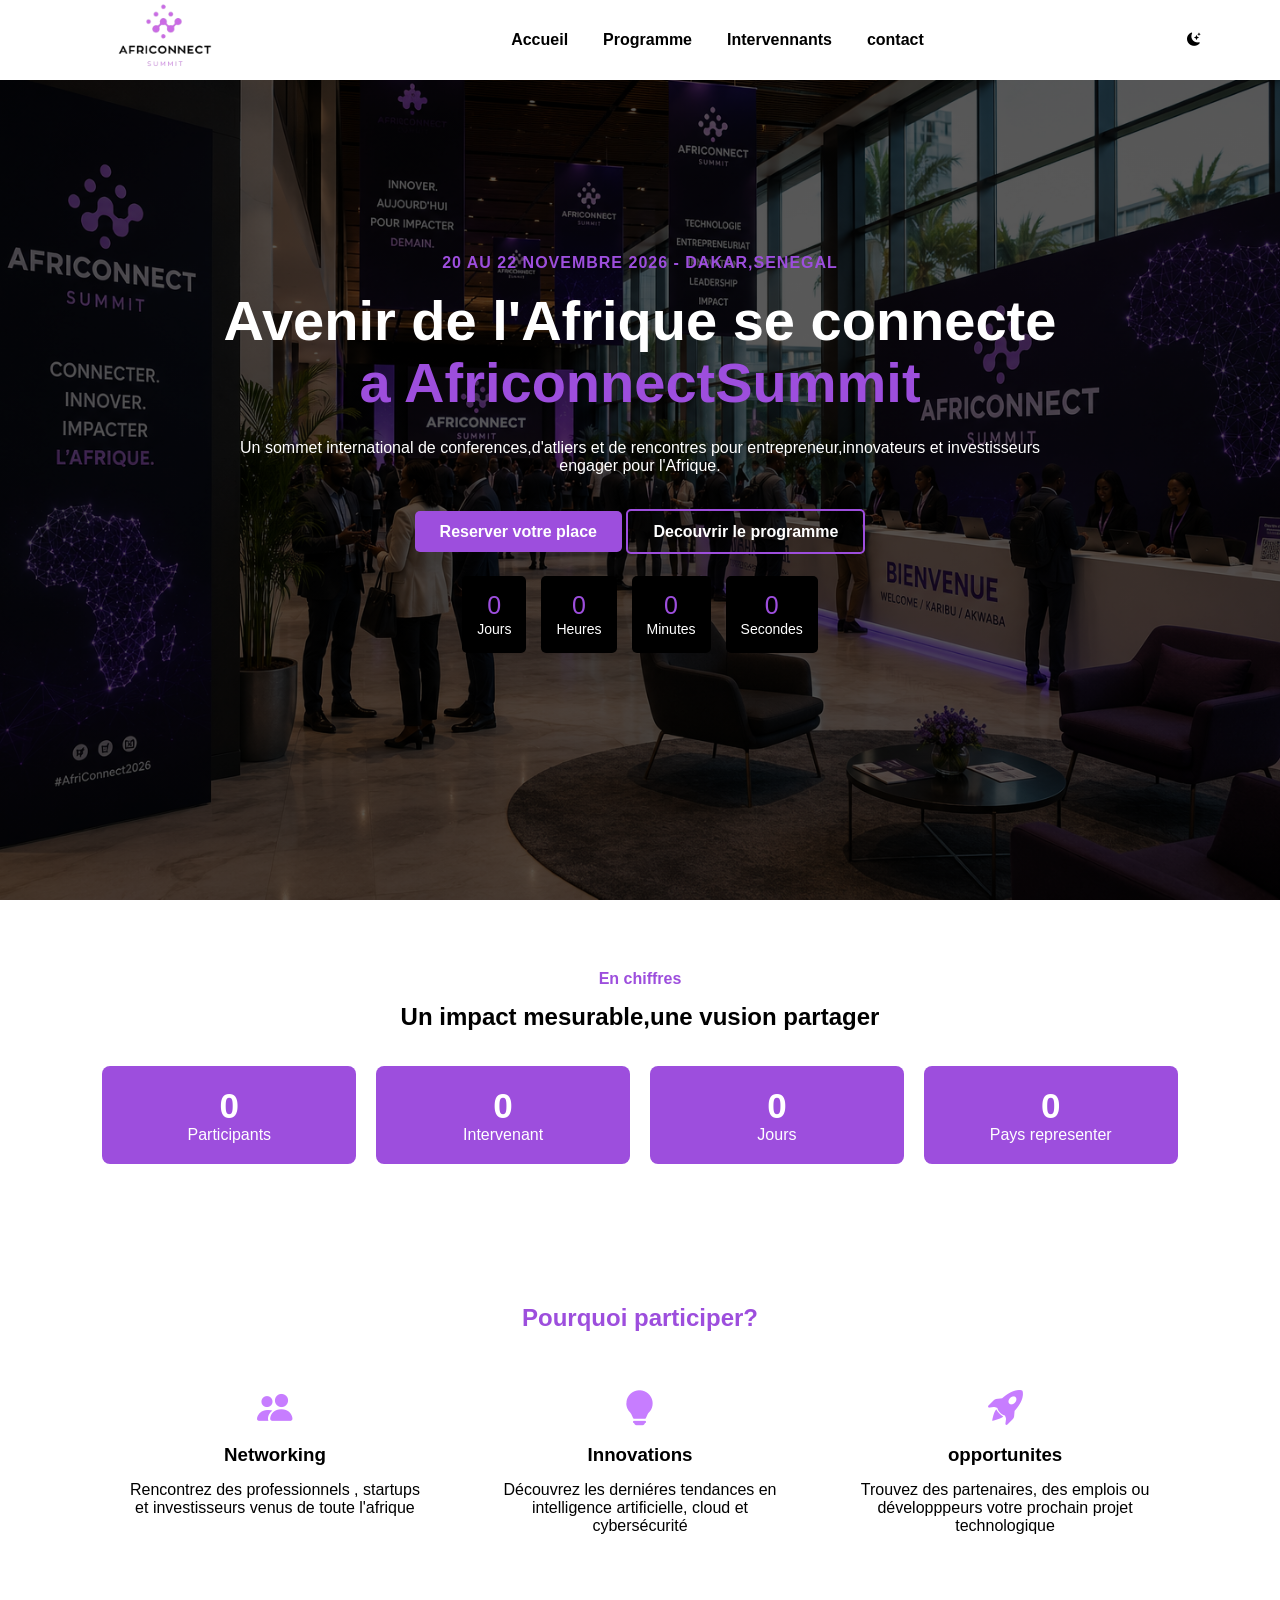
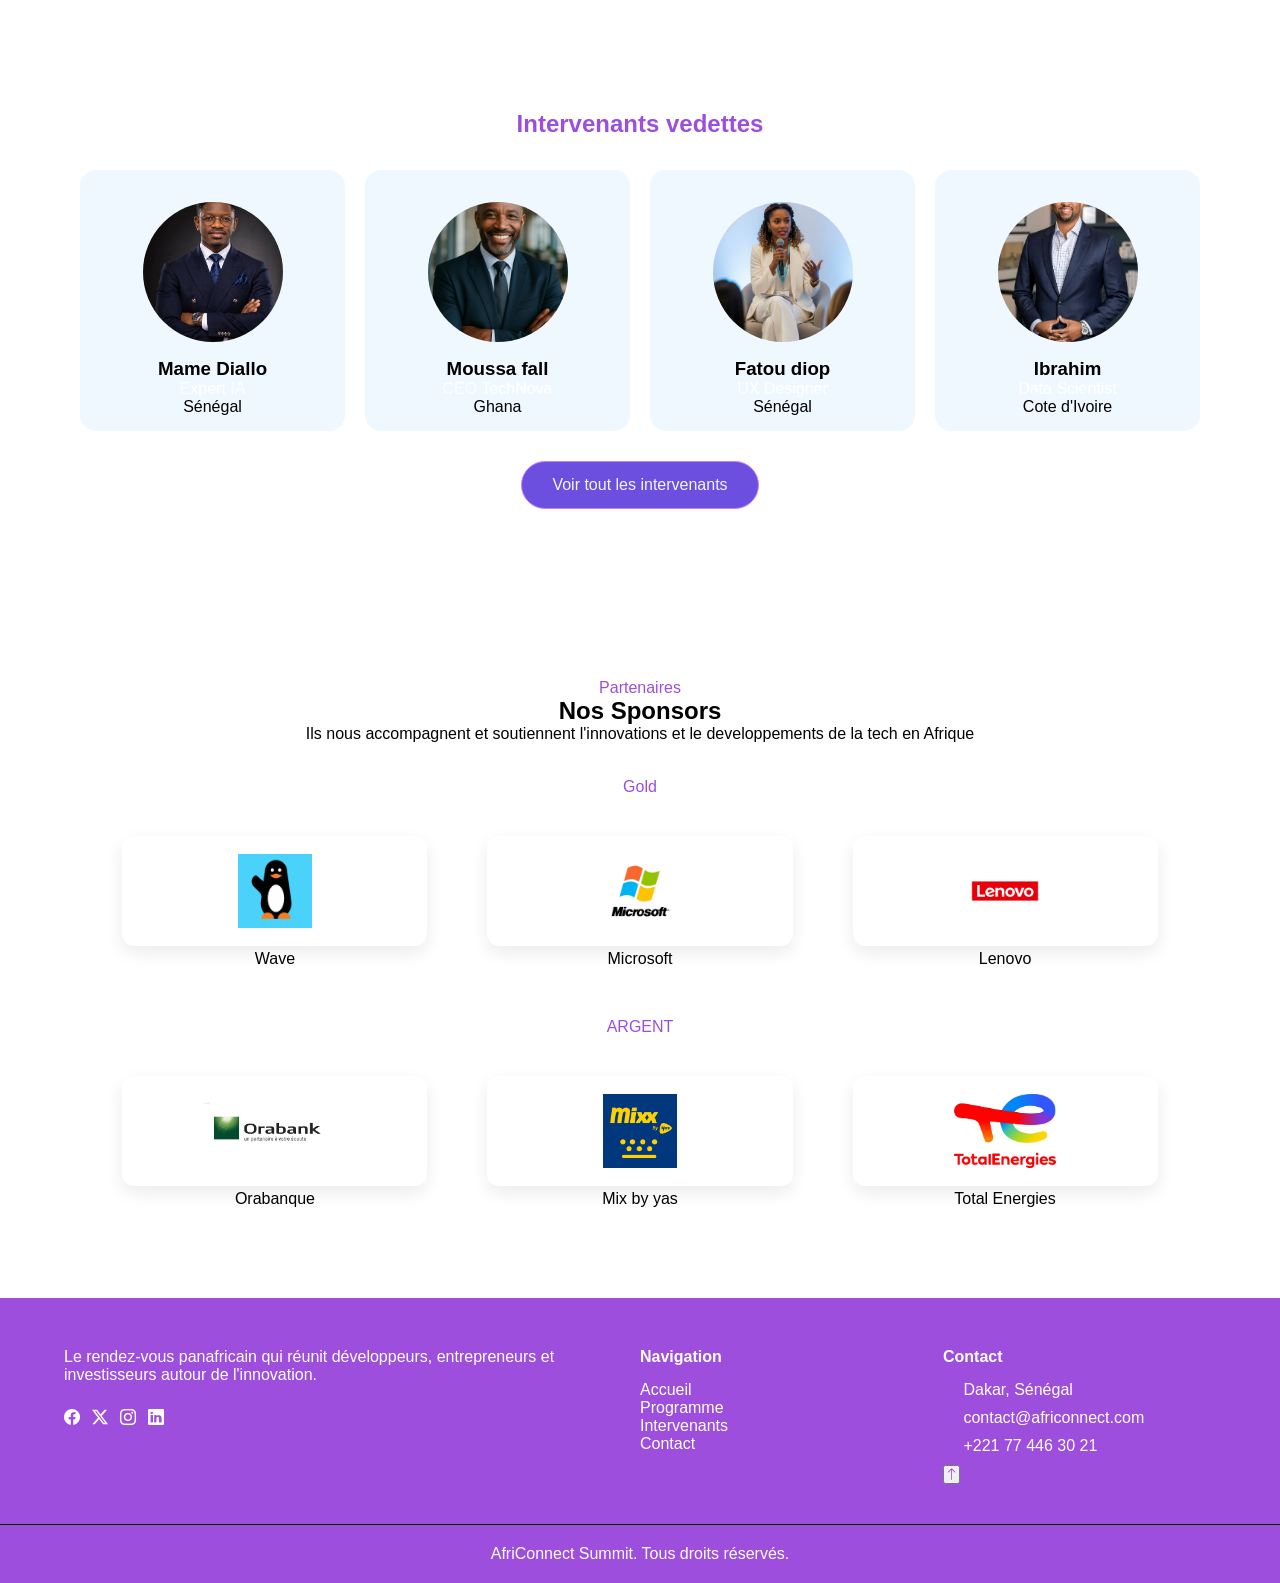
==== commit 3cc0a032: "style: responsive mobile tablette desktop" ====
--- a/index.html
+++ b/index.html
@@ -40,10 +40,8 @@
                          </button>
                 </div>
             </div>
-
         </nav>
      </header>
-     
      <main>
         <!-- HERO -->
          <section class="hero">
@@ -57,7 +55,7 @@
                     pour entrepreneur,innovateurs et investisseurs engager pour l'Afrique.
                 </p>
                 <p class="hero-cta fade-in-up d3">
-                    <a href="contact.html" class="btn btn-primary">Reservew votre place</a>
+                    <a href="contact.html" class="btn btn-primary">Reserver votre place</a>
                     <a href="programme.html" class="btn btn-outline">Decouvrir le programme</a>
                 </p>
                 <!-- Compte a rebours mis a jour en js chaque seconde -->
@@ -176,8 +174,6 @@
             </div>
             <div class="sponsors-container">
                 <div class="sponsors-niveau or">
-                    
-
                     <div class="niveau-titre"> Gold</div>
                     <div class="sponsors-grid">
                         <div class="sponsors-card">
--- a/css/style.css
+++ b/css/style.css
@@ -1,4 +1,4 @@
- /* RESET DE BASE */
+                                                                     /* RESET DE BASE */
  *{
   margin: 0;
   padding: 0;
@@ -30,7 +30,7 @@
     width: 100%;
     justify-content: space-between;
     align-items: center;
-    background-color: var(--tertiary);
+    background-color: var(--primary);
     height: 80px;
     z-index: 1000;
     transition: all 0.3s ease;
@@ -50,9 +50,6 @@
     gap: 35px;
     list-style: none;
 }
-.nav img{
-    height: 50px;
-}
 .nav-links a{
     color: var(--secondary);
     text-decoration: none;
@@ -61,8 +58,7 @@
 }
 .nav-links a:hover,
 .nav-links a.action{
-    color: var(--primary);
-
+    color: var(--tertiary);
 }
 .nav-action{
     display: flex;
@@ -82,7 +78,6 @@
 
 }
 .hero{
-
     min-height: 100vh;
     padding: 120px 8% 60px;
     display: flex;
@@ -139,12 +134,12 @@
     color: var(--primary);
 }
 .btn-outline{
-    border: 2px solide var(--tertiary);
+    border: 2px solid var(--tertiary);
     color: var(--primary);
 }
 
 /* HERO IMAGE */
-.hero-imqge{
+.hero-image{
     margin-top: 35px;
 }
 .hero-image img{
@@ -218,10 +213,6 @@
     color: var(--primary);
 }
 /* POURQUOI PARTICIPER */
-.raisons {
-    /* background-color: var(--bg); */
-    /* color: var(--primary); */
-}
 .raisons-container {
     display: grid;
     grid-template-columns: repeat(3,1fr);
@@ -728,7 +719,7 @@
     max-width: 900px;
     margin: 0 auto;
     text-align: left;
-    border-bottom: 1px solid rgba(255,255,255,0.1); /* séparation fine entre questions */
+    border-bottom: 1px solid rgba(255,255,255,0.1);
 }
 .faq-item input[type="checkbox"] {
     display: none;
@@ -775,14 +766,14 @@
 
 /* INFORMATIONS PRATIQUES */
 .contact-info{
-    background: var(--surface);
+    background: var(--primary);
     padding: 2rem;
     border-radius: 16px;
-    border:  2px solid var(--accent);
+    border:  2px solid var(--tertiary);
     box-shadow: 0 12px 30px rgba(0, 0, 0, .08);
 }
 .contact-info h2{
-    color: var(--accent);
+    color: var(--secondary);
     text-align: center;
     font-size: 2.2rem;
     font-weight: 800;
@@ -795,7 +786,7 @@
     gap: 1rem;
     padding: 1.3rem 0;
     margin-bottom: 1.5rem;
-    border-bottom: 1px solid var(--border);
+    border-bottom: 1px solid var(--quatery);
 }
 .info-item i{
    width: 50px;
@@ -818,7 +809,7 @@
     font-size: 1.05rem;
 }
 .info-item p{
-    color: var(--text-light);
+    color: var(--quatery);
     line-height: 1.6rem;
 }
 /* SECTION MAP */
@@ -831,3 +822,375 @@
     max-width: 100%;
     border-radius: 10px;
 }
+/* Évite les débordements */
+
+html,
+body{
+    max-width: 100%;
+    overflow-x: hidden;
+}
+
+img{
+    max-width: 100%;
+}
+   /* TABLETTE : 768 PX */
+@media screen and (max-width: 768px){
+
+    /* NAVIGATION */
+
+    .navbar .container{
+        padding: 0 20px;
+    }
+
+    .navbar img{
+        width: 150px;
+    }
+
+    .nav-links{
+        display: none;
+        position: absolute;
+        top: 80px;
+        left: 0;
+        width: 100%;
+        padding: 25px 20px;
+        flex-direction: column;
+        align-items: center;
+        gap: 20px;
+        background-color: var(--tertiary);
+    }
+
+    .nav-links.active{
+        display: flex;
+    }
+
+    .hamburger{
+        display: flex;
+        flex-direction: column;
+        gap: 5px;
+        padding: 8px;
+        border: none;
+        background: transparent;
+        cursor: pointer;
+    }
+
+    .hamburger span{
+        display: block;
+        width: 26px;
+        height: 3px;
+        background-color: var(--secondary);
+    }
+
+    /* HERO */
+
+    .hero{
+        padding: 120px 30px 60px;
+    }
+
+    .hero h1{
+        font-size: 2.7rem;
+    }
+
+    .hero-content{
+        width: 100%;
+    }
+
+    /* GRILLES */
+
+    .stats-grid,
+    .raisons-container,
+    .vedette-grid,
+    .sponsors-grid,
+    .theme-grid,
+    .sec-grid{
+        grid-template-columns: repeat(2, 1fr);
+    }
+
+    /* SECTIONS */
+
+    section,
+    .vedette,
+    .theme,
+    .sec-carte{
+        padding-left: 30px;
+        padding-right: 30px;
+    }
+
+    /* INTERVENANTS */
+
+    .sec-card{
+        padding: 25px;
+    }
+
+    .sec-card img{
+        height: 230px;
+    }
+
+    /* PROGRAMME */
+
+    .tab{
+        flex-wrap: wrap;
+    }
+
+    .btn-content{
+        width: 100%;
+        overflow-x: auto;
+    }
+
+    table{
+        min-width: 650px;
+    }
+
+    /* CONTACT */
+
+    .contact-container{
+        flex-direction: column;
+        align-items: center;
+    }
+
+    .form,
+    .contact-info{
+        width: 100%;
+        max-width: 600px;
+    }
+
+    /* FOOTER */
+
+    .footer-container{
+        grid-template-columns: repeat(2, 1fr);
+    }
+
+    .footer-brand{
+        grid-column: 1 / -1;
+    }
+}
+   /* MOBILE : 375 PX */
+
+@media screen and (max-width: 480px){
+
+    /* NAVIGATION */
+
+    .navbar{
+        height: 70px;
+    }
+
+    .navbar .container{
+        padding: 0 15px;
+    }
+
+    .navbar img{
+        width: 125px;
+    }
+
+    .nav-links{
+        top: 70px;
+    }
+
+    .theme-toggle{
+        width: 35px;
+        height: 35px;
+    }
+
+    /* HERO */
+
+    .hero{
+        min-height: 100vh;
+        padding: 100px 15px 40px;
+    }
+
+    .hero h1{
+        font-size: 2rem;
+        line-height: 1.2;
+    }
+
+    .hero-subtitle{
+        margin-bottom: 2rem;
+    }
+
+    .hero-cta,
+    .hero-button{
+        display: flex;
+        flex-direction: column;
+        gap: 12px;
+    }
+
+    .hero-cta .btn,
+    .hero-button .btn{
+        display: block;
+        width: 100%;
+        text-align: center;
+    }
+
+    /* COMPTE À REBOURS */
+
+    .countdown{
+        display: grid;
+        grid-template-columns: repeat(2, 1fr);
+        gap: 10px;
+    }
+
+    .countdown-item{
+        width: 100%;
+    }
+
+    /* ESPACEMENT */
+
+    section,
+    .vedette,
+    .theme,
+    .sec-carte,
+    .filtre,
+    .contact,
+    .faq{
+        padding: 40px 15px;
+    }
+
+    /* GRILLES EN UNE COLONNE */
+
+    .stats-grid,
+    .raisons-container,
+    .vedette-grid,
+    .sponsors-grid,
+    .theme-grid,
+    .sec-grid{
+        grid-template-columns: 1fr;
+    }
+
+    /* TITRES */
+
+    .section-title,
+    .theme-titre h2,
+    .vedette-t h2,
+    .contact-info h2{
+        font-size: 1.8rem;
+    }
+
+    /* CARTES */
+
+    .theme-card{
+        padding: 25px;
+    }
+
+    .sec-card{
+        padding: 18px;
+        margin-top: 0;
+    }
+
+    .sec-card img{
+        width: 100%;
+        height: 300px;
+    }
+
+    .vedette-card img{
+        width: 120px;
+        height: 120px;
+    }
+
+    /* FILTRES */
+
+    .filters{
+        gap: 8px;
+    }
+
+    .filter-btn{
+        padding: 8px 12px;
+        font-size: 13px;
+    }
+
+    /* PROGRAMME */
+
+    .programme{
+        padding: 40px 15px;
+    }
+
+    .tab{
+        gap: 8px;
+    }
+
+    .btn-tab{
+        padding: 8px 12px;
+        font-size: 13px;
+    }
+
+    .btn-content{
+        width: 100%;
+        overflow-x: auto;
+    }
+
+    table{
+        min-width: 600px;
+    }
+
+    th,
+    td{
+        padding: 10px;
+        font-size: 13px;
+        white-space: nowrap;
+    }
+
+    /* CONTACT */
+
+    .contact-container{
+        flex-direction: column;
+    }
+
+    .form,
+    .contact-info{
+        width: 100%;
+        min-width: 0;
+        max-width: 100%;
+    }
+
+    .form{
+        padding: 20px;
+    }
+
+    .form button{
+        width: 100%;
+    }
+
+    .info-item{
+        gap: 10px;
+    }
+
+    .info-item i{
+        width: 42px;
+        height: 42px;
+        min-width: 42px;
+    }
+
+    /* FAQ */
+
+    .faq{
+        padding: 40px 15px;
+    }
+
+    .faq-item label{
+        padding: 15px 10px;
+    }
+
+    /* CARTE */
+
+    .map{
+        padding: 30px 15px;
+    }
+
+    .map iframe{
+        width: 100%;
+        height: 280px;
+    }
+
+    /* FOOTER */
+
+    .footer-container{
+        grid-template-columns: 1fr;
+        width: 90%;
+    }
+
+    .footer-brand{
+        grid-column: auto;
+    }
+
+    .footer-col a{
+        margin-bottom: 10px;
+    }
+}
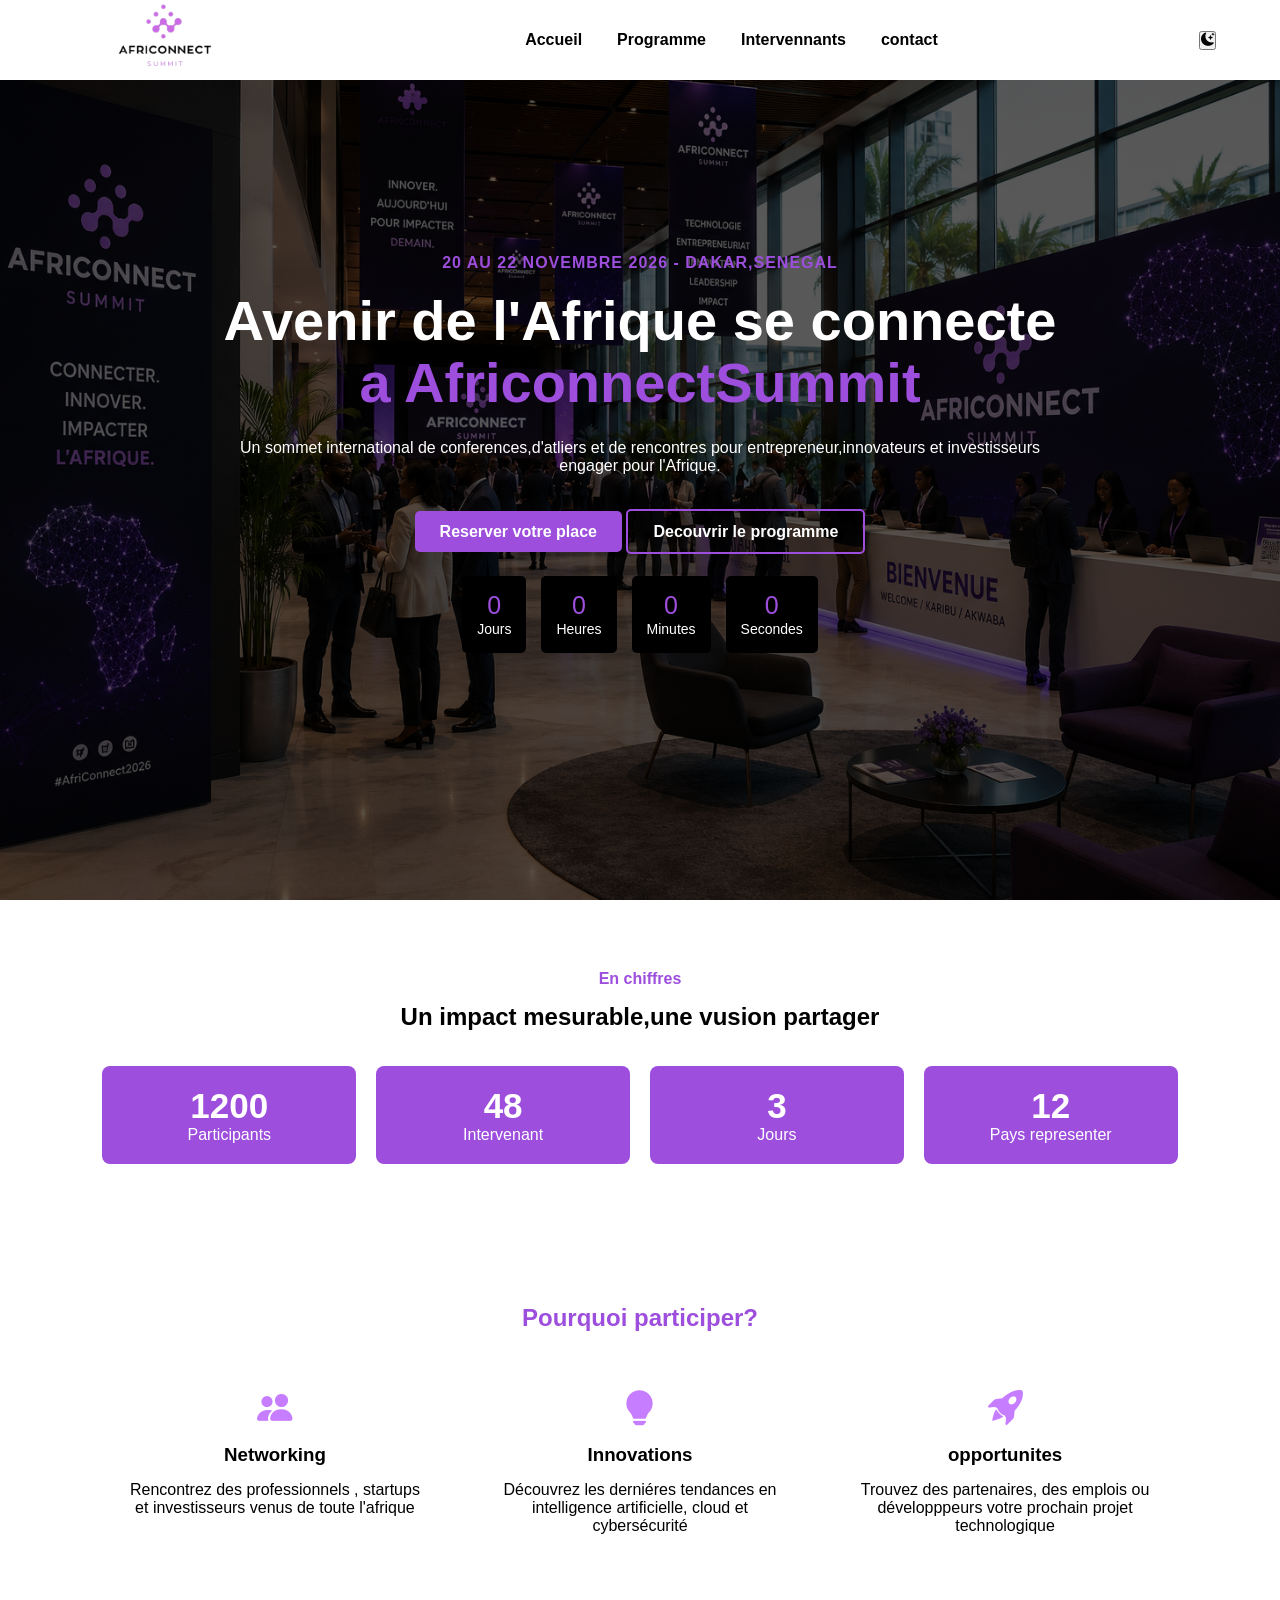
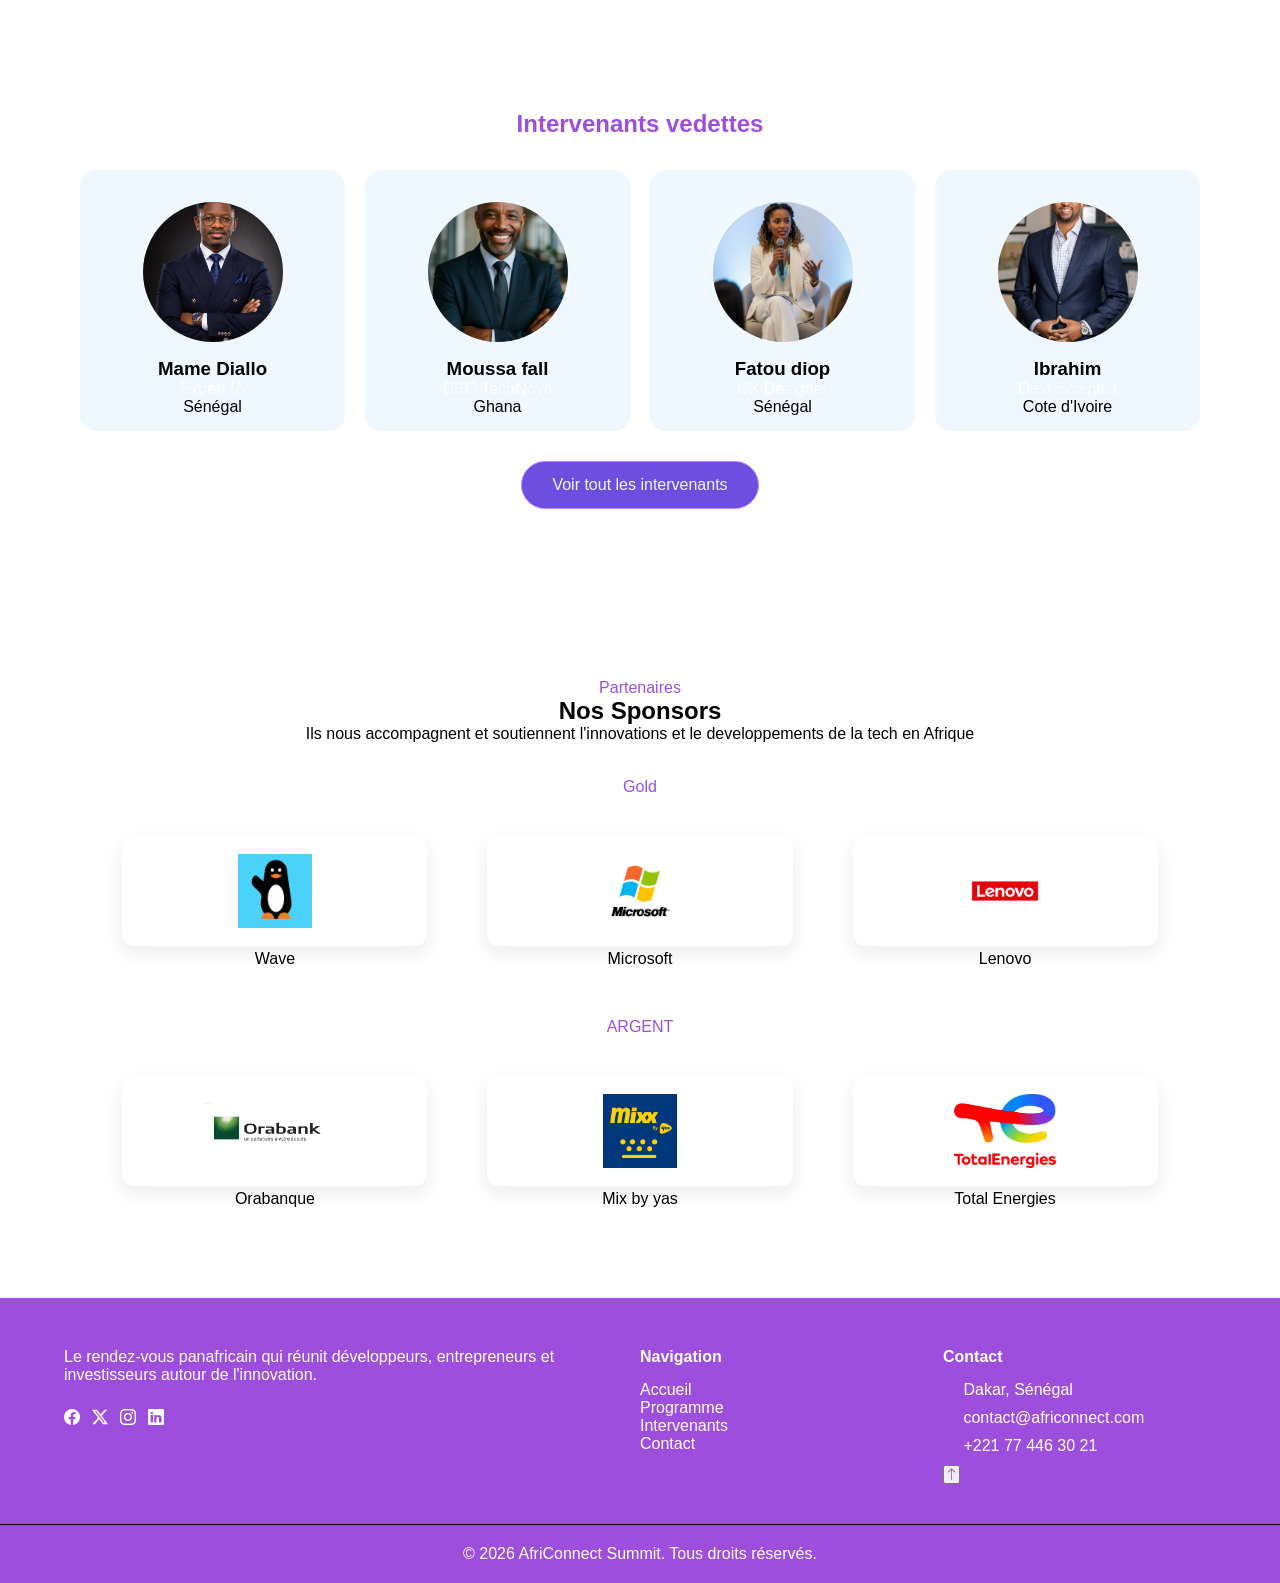
==== commit 8f31c896: "JS:ajout Compte a Rebours,Compteur Animer au scroll,Dark mode avec localStorage,Injection Annee Dyna" ====
--- a/index.html
+++ b/index.html
@@ -31,7 +31,7 @@
                 </ul>
                 <div class="nav-actions">
                     <!-- Toggle dark/light gere en js -->
-                     <button class="theme-toggle" >
+                     <button id="theme-toggle" >
                         <i class="bi bi-moon-stars-fill"></i>
                      </button>
                         <!-- Menu hamburger pour mobile -->
@@ -61,19 +61,19 @@
                 <!-- Compte a rebours mis a jour en js chaque seconde -->
                  <div class="countdown fade-in-up delay-3">
                     <div class="countdown-item">
-                        <span class="countdown-number" id="countdown-deys">0</span>
+                        <span class="countdown-number" id="days">0</span>
                         <span class="countdown-label">Jours</span>
                     </div>
                     <div class="countdown-item">
-                        <span class="countdown-number" id="countdown-deys">0</span>
+                        <span class="countdown-number" id="hours">0</span>
                         <span class="countdown-label">Heures</span>
                     </div>
                     <div class="countdown-item">
-                        <span class="countdown-number" id="countdown-minutes">0</span>
+                        <span class="countdown-number" id="minutes">0</span>
                         <span class="countdown-label">Minutes</span>
                     </div>
                     <div class="countdown-item">
-                        <span class="countdown-number" id="countdown-Secondes">0</span>
+                        <span class="countdown-number" id="seconds">0</span>
                         <span class="countdown-label">Secondes</span>
                     </div>
                  </div>
@@ -255,10 +255,7 @@
 
     <div class="footer-bottom">
 
-        <p>
-            <span id="year"></span> AfriConnect Summit.
-            Tous droits réservés.
-        </p>
+        <p>&copy; <span id="annee-actuelle"></span> AfriConnect Summit. Tous droits réservés.</p>
 
     </div>
 
--- a/css/style.css
+++ b/css/style.css
@@ -1193,4 +1193,68 @@
     .footer-col a{
         margin-bottom: 10px;
     }
+}
+
+body.dark-mode {
+    --primary: #121212;
+    --secondary: #ffffff;
+    --bg: #000000;
+}
+
+body.dark-mode {
+    background-color: #000;
+    color: #fff;
+}
+
+
+body.dark-mode .hero,
+body.dark-mode .key-numbers,
+body.dark-mode .raisons,
+body.dark-mode .vedette,
+body.dark-mode .sponsors,
+body.dark-mode .programme,
+body.dark-mode .theme,
+body.dark-mode .filtre,
+body.dark-mode .contact,
+body.dark-mode .faq {
+    background-color: #000;
+    color: #fff;
+}
+body.dark-mode .countdown-item,
+body.dark-mode .raisons-card,
+body.dark-mode .vedette-card,
+body.dark-mode .sponsors-card,
+body.dark-mode .theme-card,
+body.dark-mode .sec-card,
+body.dark-mode .contact-info,
+body.dark-mode .form {
+    background-color: #1a1a1a;
+    color: #fff;
+    border: 1px solid #9d4edd;
+}
+
+body.dark-mode h1,
+body.dark-mode h2,
+body.dark-mode h3,
+body.dark-mode h4,
+body.dark-mode p,
+body.dark-mode span,
+body.dark-mode label {
+    color: #fff;
+}
+
+body.dark-mode .theme-toggle {
+    color: #fff;
+}
+
+body.dark-mode table,
+body.dark-mode th,
+body.dark-mode td {
+    background-color: #1a1a1a;
+    color: #fff;
+    border-color: #9d4edd;
+}
+body.dark-mode .btn-outline {
+    color: #fff;
+    border-color: #9d4edd;
 }
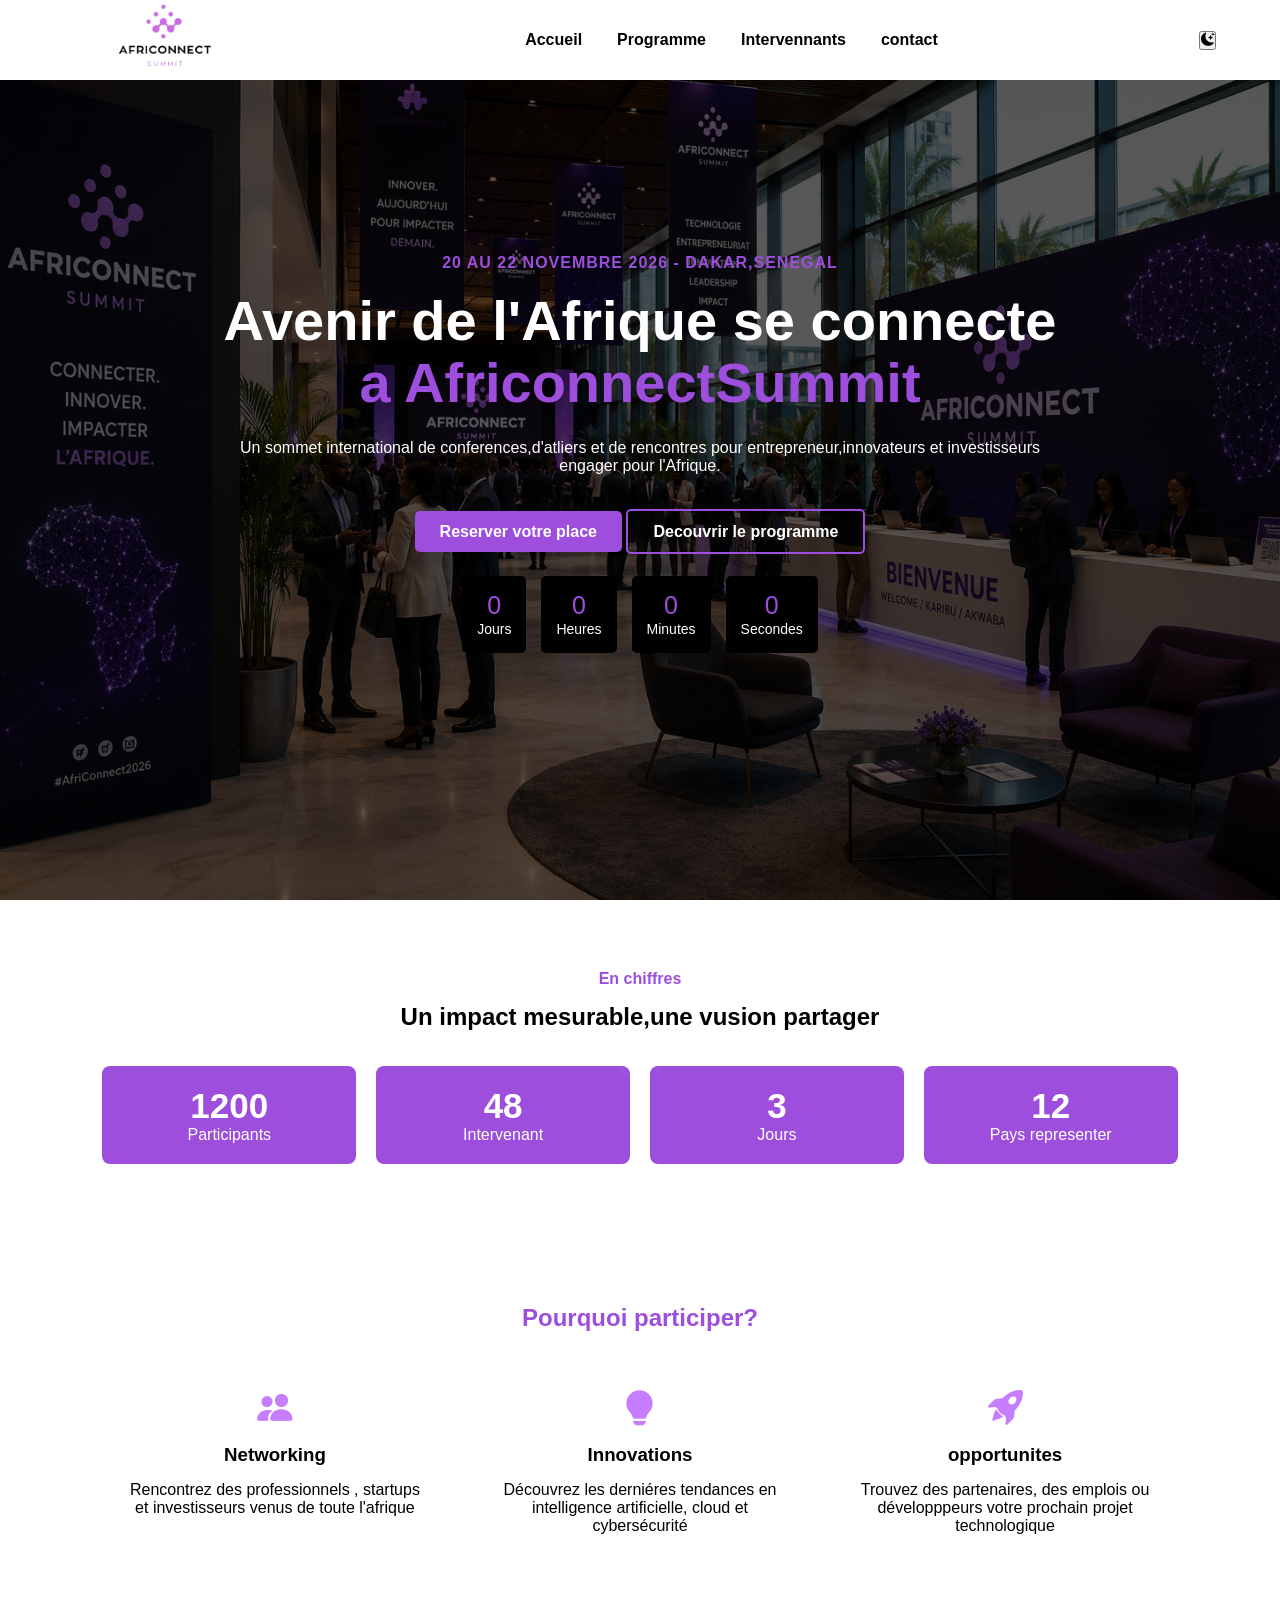
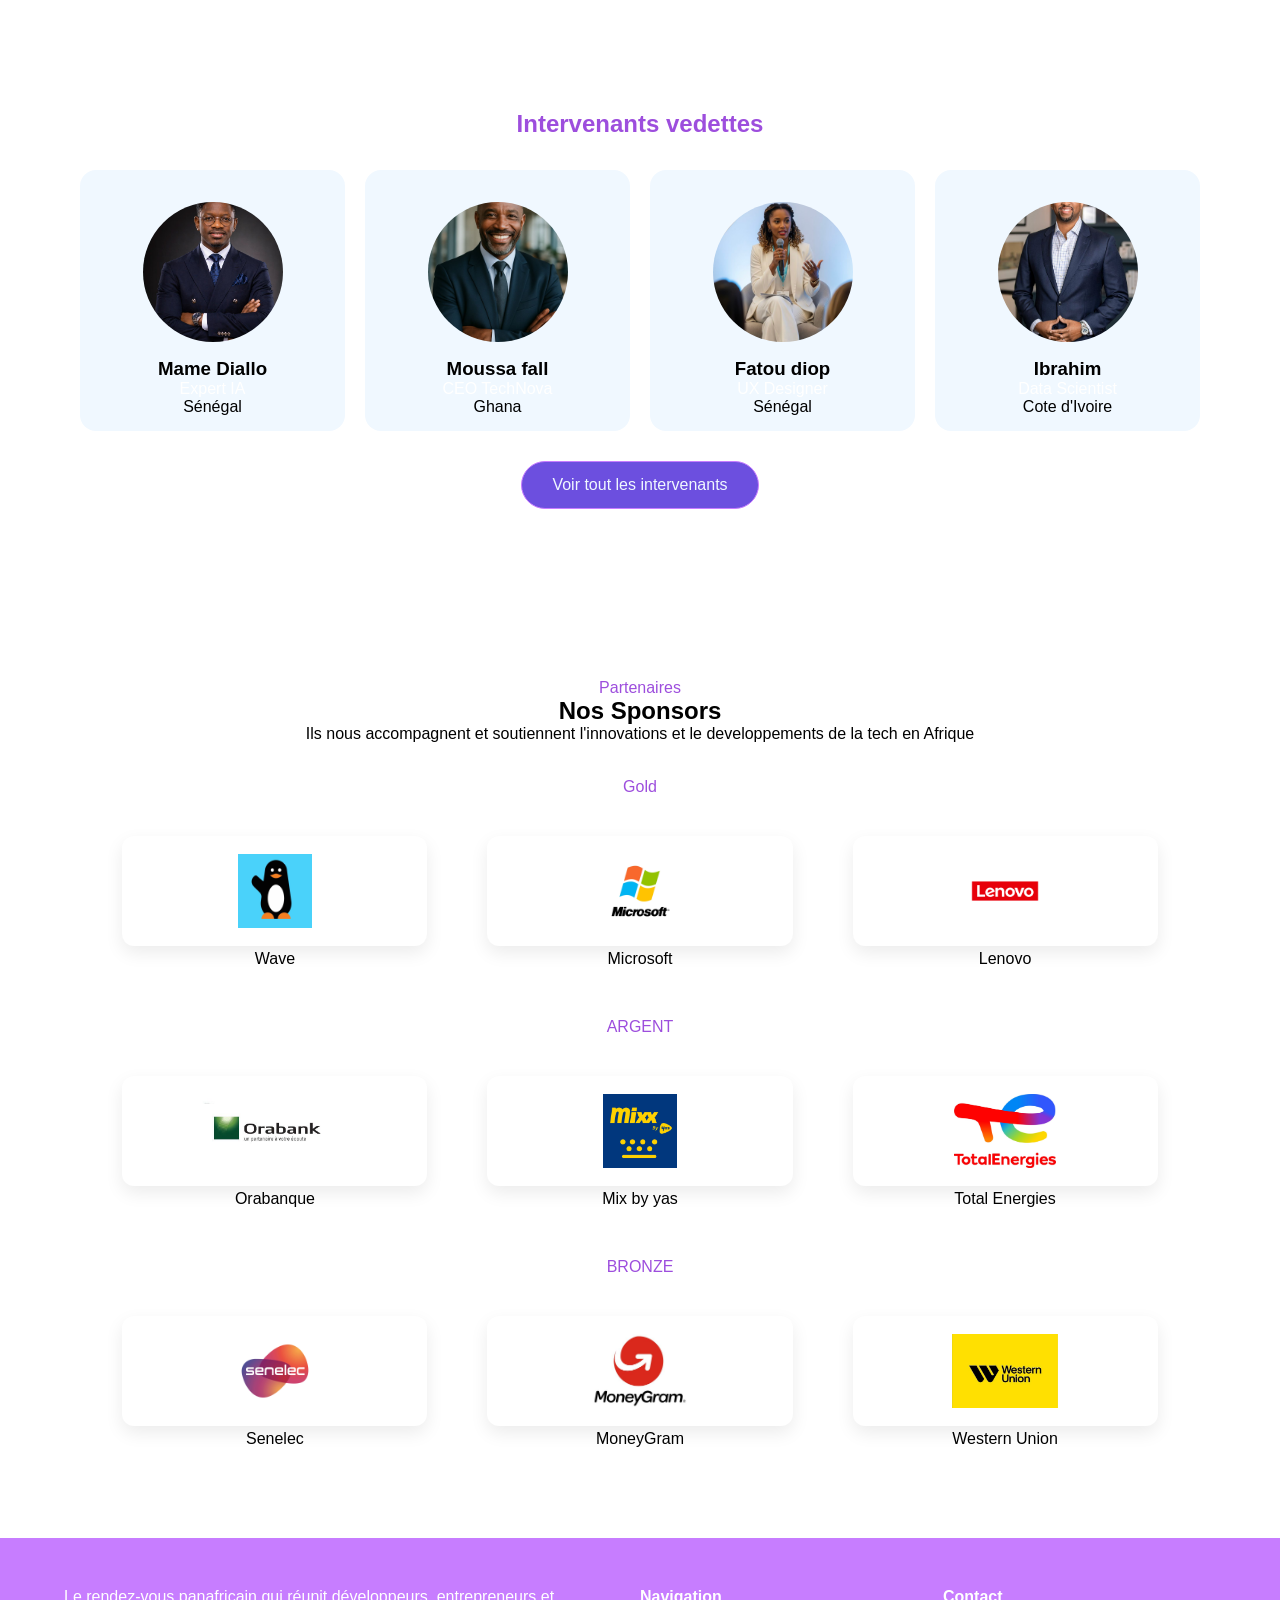
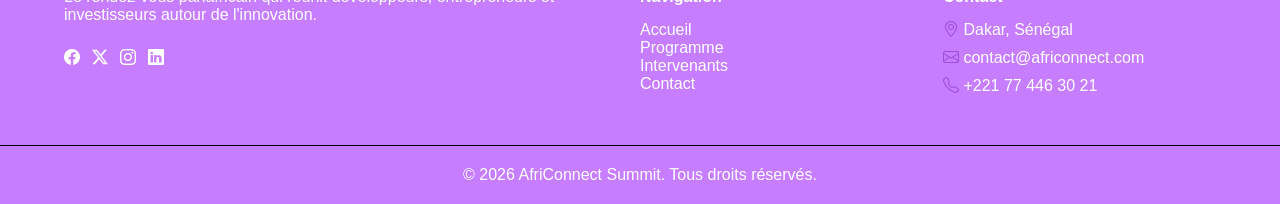
==== commit 0781a1af: "Finalisations : corrections bug , optimisation du code et commentaires" ====
--- a/index.html
+++ b/index.html
@@ -30,11 +30,10 @@
 
                 </ul>
                 <div class="nav-actions">
-                    <!-- Toggle dark/light gere en js -->
+                   
                      <button id="theme-toggle" >
                         <i class="bi bi-moon-stars-fill"></i>
                      </button>
-                        <!-- Menu hamburger pour mobile -->
                          <button class="hamburger" >
                            <i class="bi bi-list"></i>
                          </button>
@@ -58,7 +57,7 @@
                     <a href="contact.html" class="btn btn-primary">Reserver votre place</a>
                     <a href="programme.html" class="btn btn-outline">Decouvrir le programme</a>
                 </p>
-                <!-- Compte a rebours mis a jour en js chaque seconde -->
+              
                  <div class="countdown fade-in-up delay-3">
                     <div class="countdown-item">
                         <span class="countdown-number" id="days">0</span>
@@ -83,7 +82,7 @@
             </div>
          </section>
          <!-- CHIFFERES CLES -->
-          <section class="key-numbers">
+          <section class="key-numbers fade-in">
             <div class="container">
                 <p class="section-eyebrow reveal">En chiffres</p>
                 <h2 class="section-title reveal">Un impact mesurable,une vusion partager</h2>
@@ -108,7 +107,7 @@
             </div>
           </section>
           <!-- POURQUOI PARTICIPER -->
-          <section class="raisons">
+          <section class="raisons slide-in">
             <h2>Pourquoi participer?</h2>
             <div class="raisons-container">
                 <article class="raisons-card">
@@ -134,29 +133,30 @@
                 </article>
             </div>
         </section>
+        <!-- SECTION Intervenant -->
         <section class="vedette">
             <h2>Intervenants vedettes</h2>
-            <div class="vedette-grid">
+            <div class="vedette-grid zoom-in">
                 <article class="vedette-card">
-                    <img src="images/21594dc0d4f370db9a13dca51a07e02d.jpg" alt="">
+                    <img src="images/21594dc0d4f370db9a13dca51a07e02d.jpg" alt="image-vedette">
                     <h3>Mame Diallo</h3>
                     <p>Expert IA</p>
                     <span>Sénégal</span>
                 </article>
                   <article class="vedette-card">
-                    <img src="images/profil-f2.jpg" alt="">
+                    <img src="images/profil-f2.jpg" alt="image-vedette">
                     <h3>Moussa fall</h3>
                     <p>CEO TechNova</p>
                     <span>Ghana</span>
                 </article>
                  <article class="vedette-card">
-                    <img src="images/cdcb4a70e8fdfa338bf863ce650d6f5f.jpg" alt="">
+                    <img src="images/cdcb4a70e8fdfa338bf863ce650d6f5f.jpg" alt="image-vedette">
                     <h3>Fatou diop</h3>
                     <p>UX Designer</p>
                     <span>Sénégal</span>
                 </article>
                   <article class="vedette-card">
-                    <img src="images/profil-m.jpg" alt="">
+                    <img src="images/profil-m.jpg" alt="image-vedette">
                     <h3>Ibrahim</h3>
                     <p>Data Scientist</p>
                     <span>Cote d'Ivoire</span>
@@ -164,6 +164,7 @@
                  </div>
             <a href="intervenants.html" class="btn-vedette">Voir tout les intervenants</a>
         </section>
+        <!-- SECTION SPONSORS -->
          <section class="sponsors">
             <div class="sponsors-title2">
                 <p>Partenaires</p>
@@ -173,42 +174,80 @@
  </span>
             </div>
             <div class="sponsors-container">
-                <div class="sponsors-niveau or">
+                <div class="sponsors-niveau or slide-in">
                     <div class="niveau-titre"> Gold</div>
                     <div class="sponsors-grid">
                         <div class="sponsors-card">
-                    <img src="images/SPONSOR1.jpg" alt="">
+                    <img src="images/SPONSOR1.jpg" alt="logo-wave">
                     <p>Wave</p>
                      </div>
                       <div class="sponsors-card">
-                        <img src="images/Microsoft-removebg-preview.png" alt="">
+                        <img src="images/Microsoft-removebg-preview.png" alt="logo-microsoft">
                         <p>Microsoft</p>
                      </div>
                       <div class="sponsors-card">
-                    <img src="images/Descargar lenovo logo marca teléfono símbolo negro diseño China móvil vector ilustración.jpg">
+                    <img src="images/Descargar lenovo logo marca teléfono símbolo negro diseño China móvil vector ilustración.jpg" alt="logo-lenovo">
                     <p>Lenovo</p>
                 </div>
                  </div>
                   </div>
-                  <div class="sponsors-niveau argent">
+                  <div class="sponsors-niveau argent slide-in">
 
                     <div class="niveau-titre">ARGENT</div>
                     <div class="sponsors-grid">  
                      <div class="sponsors-card">  
-                    <img src="images/SPONSORS (3).jpg" alt="">
+                    <img src="images/SPONSORS (3).jpg" alt="logo-orbanque">
                     <p>Orabanque</p>
                      </div>
                 <div class="sponsors-card">  
-                    <img src="images/SPONSORS (2).jpg" alt="">
+                    <img src="images/SPONSORS (2).jpg" alt="logo-mix-by-yas">
                     <p>Mix by yas</p>
                 </div>
                      <div class="sponsors-card">
-                        <img src="images/L_Aventure_Peugeot-removebg-preview.png" alt="">
+                        <img src="images/L_Aventure_Peugeot-removebg-preview.png" alt="logo-total">
                         <p>Total Energies</p>
                      </div>
-            </div>
+                     </div>
+                  </div>
+            
+        <div class="sponsors-niveau bronze slide-in">
+
+            <div class="niveau-titre">BRONZE</div>
+
+            <div class="sponsors-grid">
+
+                <div class="sponsors-card">
+                    <img
+                        src="images/Senelec Logo PNG Vector (SVG) Free Download.jpg"
+                        alt="Logo Senelec"
+                    >
+                    <p>Senelec</p>
+                </div>
+
+                <div class="sponsors-card">
+                    <img
+                        src="images/Haas F1 Team _ News.jpg"
+                        alt="Logo MoneyGram"
+                    >
+                    <p>MoneyGram</p>
+                </div>
+
+                <div class="sponsors-card">
+                    <img
+                        src="images/téléchargé (1).jpg"
+                        alt="Logo Western Union"
+                    >
+                    <p>Western Union</p>
+                </div>
+
+            </div>
+        </div>
+
+    </div>
+                  
         </section>
      </main>
+     <!-- FOOTER -->
      <footer class="footer">
 
     <div class="footer-container">
@@ -245,7 +284,7 @@
             <p><i class="bi bi-envelope"></i> contact@africonnect.com</p>
             <p><i class="bi bi-telephone"></i> +221 77 446 30 21</p>
 
-            <button id="back-to-top">
+            <button class="back-to-top">
                 <i class="bi bi-arrow-up"></i>
             </button>
 
--- a/css/style.css
+++ b/css/style.css
@@ -91,6 +91,7 @@
 }
 .hero-content{
     max-width: 850px;
+    animation: apparition 1s ease forwards;
 }
 .hero-t{
     margin-bottom: 18px;
@@ -167,6 +168,16 @@
 }
 .countdown-label {
     font-size: 14px;
+}
+@keyframes apparition {
+    from {
+        opacity: 0;
+        transform: translateY(40px);
+    }
+    to {
+        opacity: 1;
+        transform: translateY(0);
+    }
 }
 /* SECTION */
 section {
@@ -343,7 +354,7 @@
 }
 /* FOOTER */
 .footer {
-    background-color: var(--tertiary);
+    background-color: var(--quatery);
     color: var(--primary);
     padding-top: 50px;
 }
@@ -433,11 +444,11 @@
     background-color: var(--tertiary);
 }
 /* DES ONGLETS */
-.btn-content {
-    /* display: none; */
+.tab-container {
+    display: none; 
     margin-bottom: 20px;
 }
-.btn-content.active {
+.tab-container.active {
     display: block;
 }
 /* TABLEAU */
@@ -457,6 +468,16 @@
     background-color: var(--tertiary);
     color:aliceblue ;
 }
+.btn-tab:hover,
+ .btn-tab.active{
+    background: var(--tertiary);
+    color: var(--primary);
+ }
+ .tab-container{
+    display: none;
+ }
+
+ 
 /* section THEME */
 .theme{
     padding: 80px 8%;
@@ -564,6 +585,9 @@
     background-color: var(--secondary);
     color: var(--primary);
 }
+.filter-btn.hide{ 
+    display: none;
+}
 /* GRILLE DES INTERVENANTS */
 
 
@@ -627,6 +651,9 @@
     color: var(--tertiary);
     font-size: 14px;
     font-weight: 600;
+}
+.sec-card.non{
+    display: none;
 }
 /* SECTION CONTACT */
 .contact {
@@ -816,7 +843,7 @@
 .map {
     text-align: center;
     padding: 2rem var(--espace);
-    background-color: var(--quatery);
+   
 }
 .map iframe {
     max-width: 100%;
@@ -837,47 +864,75 @@
 @media screen and (max-width: 768px){
 
     /* NAVIGATION */
-
-    .navbar .container{
-        padding: 0 20px;
-    }
-
+.navbar{
+        height: 70px;
+        padding: 8px 20px;
+    }
     .navbar img{
-        width: 150px;
-    }
-
+        width: 65px;
+    }
     .nav-links{
+        position: absolute;
+        top: 70px;
+        left: 0;
         display: none;
-        position: absolute;
-        top: 80px;
-        left: 0;
+        flex-direction: column;
         width: 100%;
-        padding: 25px 20px;
-        flex-direction: column;
-        align-items: center;
-        gap: 20px;
-        background-color: var(--tertiary);
-    }
-
+        padding: 15px 20px;
+        gap: 0;
+        background: var(--quatery);
+        box-shadow: 0 10px 20px rgba(0,0,0,.12);
+    }
+.navbar .container{
+    display: flex;
+    align-items: center;
+    justify-content: space-between;
+}
     .nav-links.active{
         display: flex;
     }
 
+    .nav-links li{
+
+        width: 100%;
+        list-style: none;
+    }
+
+    .nav-links a{
+        display: block;
+        width: 100%;
+        padding: 12px;
+        text-align: center;
+    }
+
+    .nav-btn{
+        margin-left: auto;
+        display: flex;
+        align-items: center;
+        gap: 8px;
+    }
+.nav-actions{
+    display: flex;
+    flex-direction: row;
+    align-items: center;
+    gap: 12px;
+}
+    #theme-toggle,
     .hamburger{
+        position: static;
+        width: 38px;
+        height: 38px;
         display: flex;
-        flex-direction: column;
-        gap: 5px;
-        padding: 8px;
+        align-items: center;
+        justify-content: center;
+    }
+
+    .hamburger{
         border: none;
         background: transparent;
+        font-size: 1.7rem;
         cursor: pointer;
-    }
-
-    .hamburger span{
-        display: block;
-        width: 26px;
-        height: 3px;
-        background-color: var(--secondary);
+        flex-direction: column;
     }
 
     /* HERO */
@@ -985,7 +1040,7 @@
         top: 70px;
     }
 
-    .theme-toggle{
+    #theme-toggle{
         width: 35px;
         height: 35px;
     }
@@ -1194,7 +1249,7 @@
         margin-bottom: 10px;
     }
 }
-
+/* CSS DARK-MODE */
 body.dark-mode {
     --primary: #121212;
     --secondary: #ffffff;
@@ -1257,4 +1312,76 @@
 body.dark-mode .btn-outline {
     color: #fff;
     border-color: #9d4edd;
-}+}
+.erreur-message{
+    color: red;
+    font-size: 1rem;
+}
+/* Bouton retour en haut */
+.back-to-top{
+    position: fixed;
+    right: 25px;
+    bottom: 25px;
+    z-index: 999;
+    width: 45px;
+    height: 45px;
+    display: flex;
+    align-items: center;
+    justify-content: center;
+    border: none;
+    border-radius: 50%;
+    color: var(--primary);
+    font-size: 20px;
+    cursor: pointer;
+    opacity: 0;
+    visibility: hidden;
+    transform: translateY(15px);
+
+    box-shadow: 0 8px 20px rgba(0, 0, 0, .25);
+    transition: 0.3s;
+}
+
+.back-to-top.show{
+    opacity: 1;
+    visibility: visible;
+    transform: translateY(0);
+}
+
+.back-to-top:hover{
+    transform: translateY(-4px);
+}
+
+.back-to-top i{
+    line-height: 1;
+}
+/* NAVBAR DYNAMIQUE */
+ 
+ .navbar.scrolled{
+    background-color: rgba(225,225,225, 0.97);
+    box-shadow: 0 5px 20px rgba(0, 0, 0, 0.2);
+    padding: 8px 5%;
+    backdrop-filter: blur(10px);
+    transition: all  0.3s ease;
+}
+/* Animations */
+.fade-in,
+.slide-in,
+.zoom-in{
+    opacity: 0;
+    transition: opacity 0.7s ease, transform 0.7s ease;
+}
+.fade-in{
+    transform: translateY(20px);
+}
+.slide-in{
+    transform: translateX(-50px);
+}
+.zoom-in{
+    transform: scale(0.9);
+}
+.fade-in.visible,
+.slide-in.visible,
+.zoom-in.visible{
+    opacity: 1;
+    transform: none;
+}
